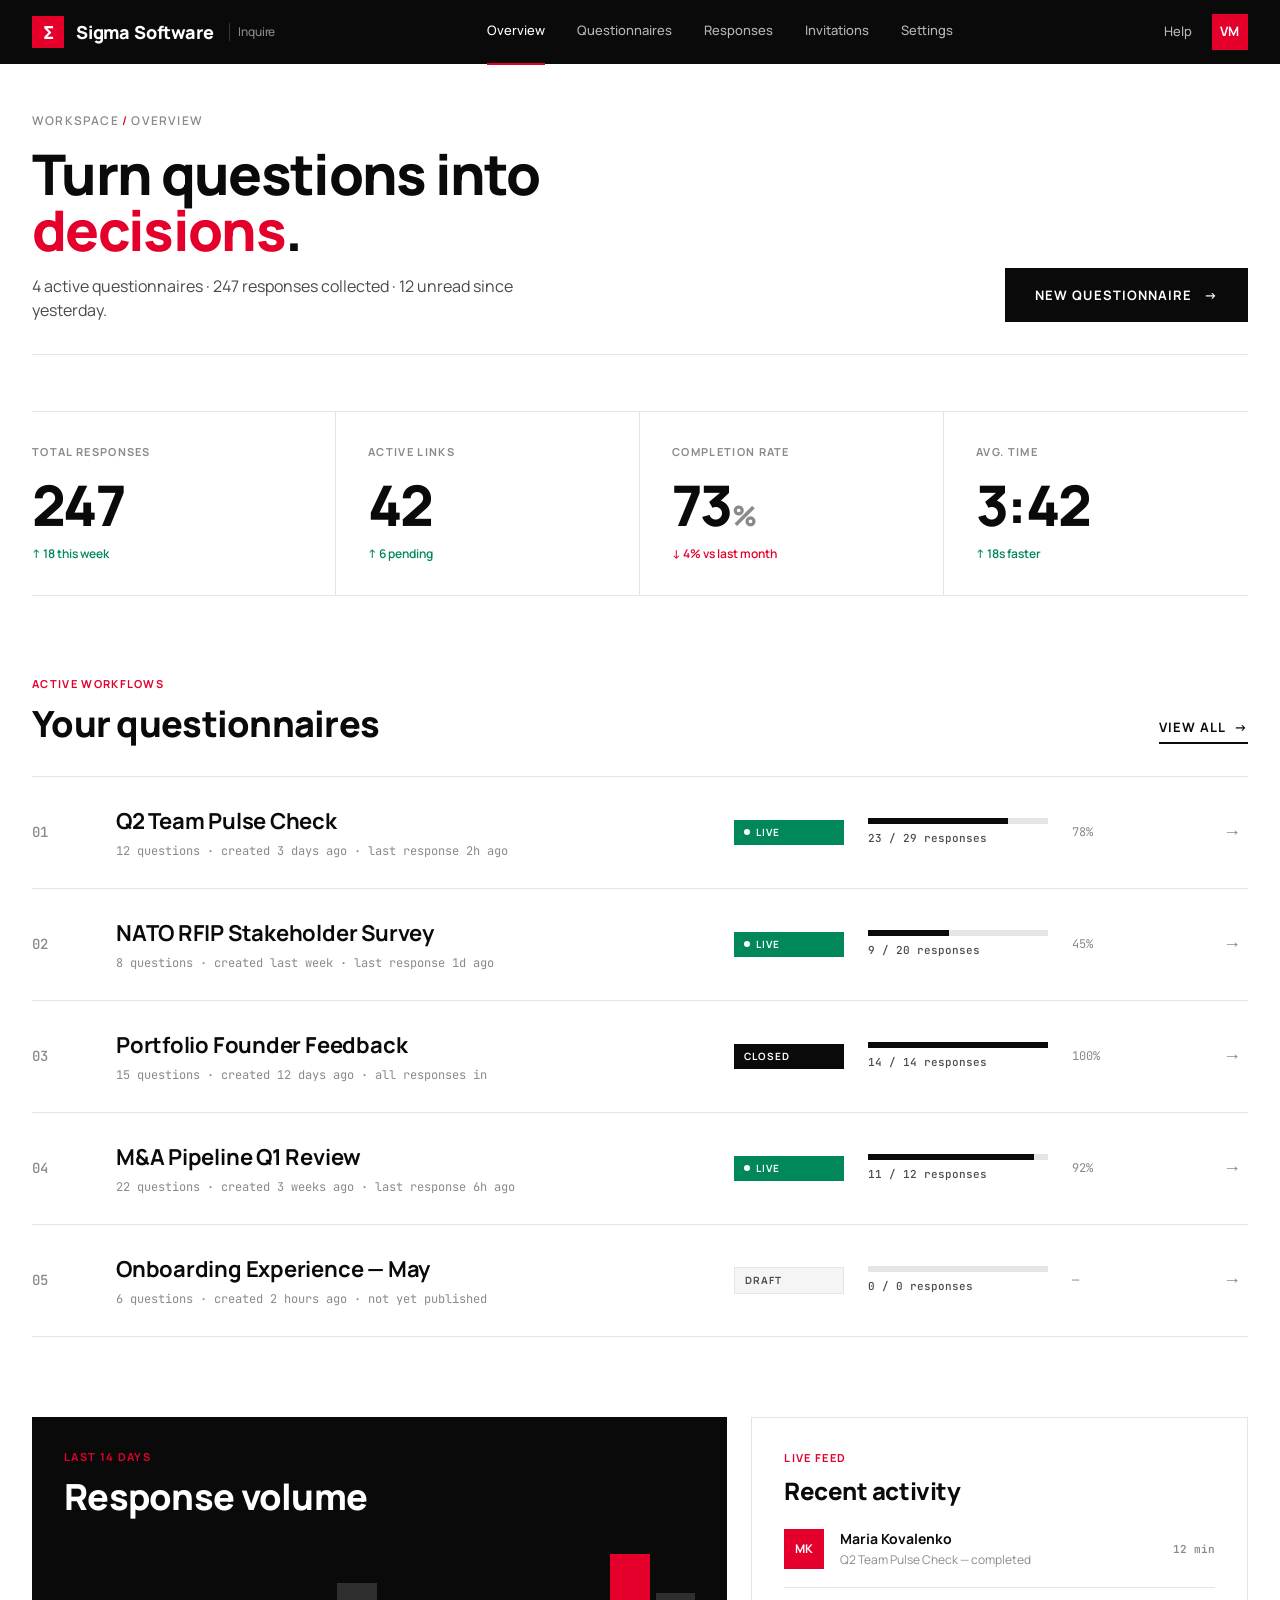
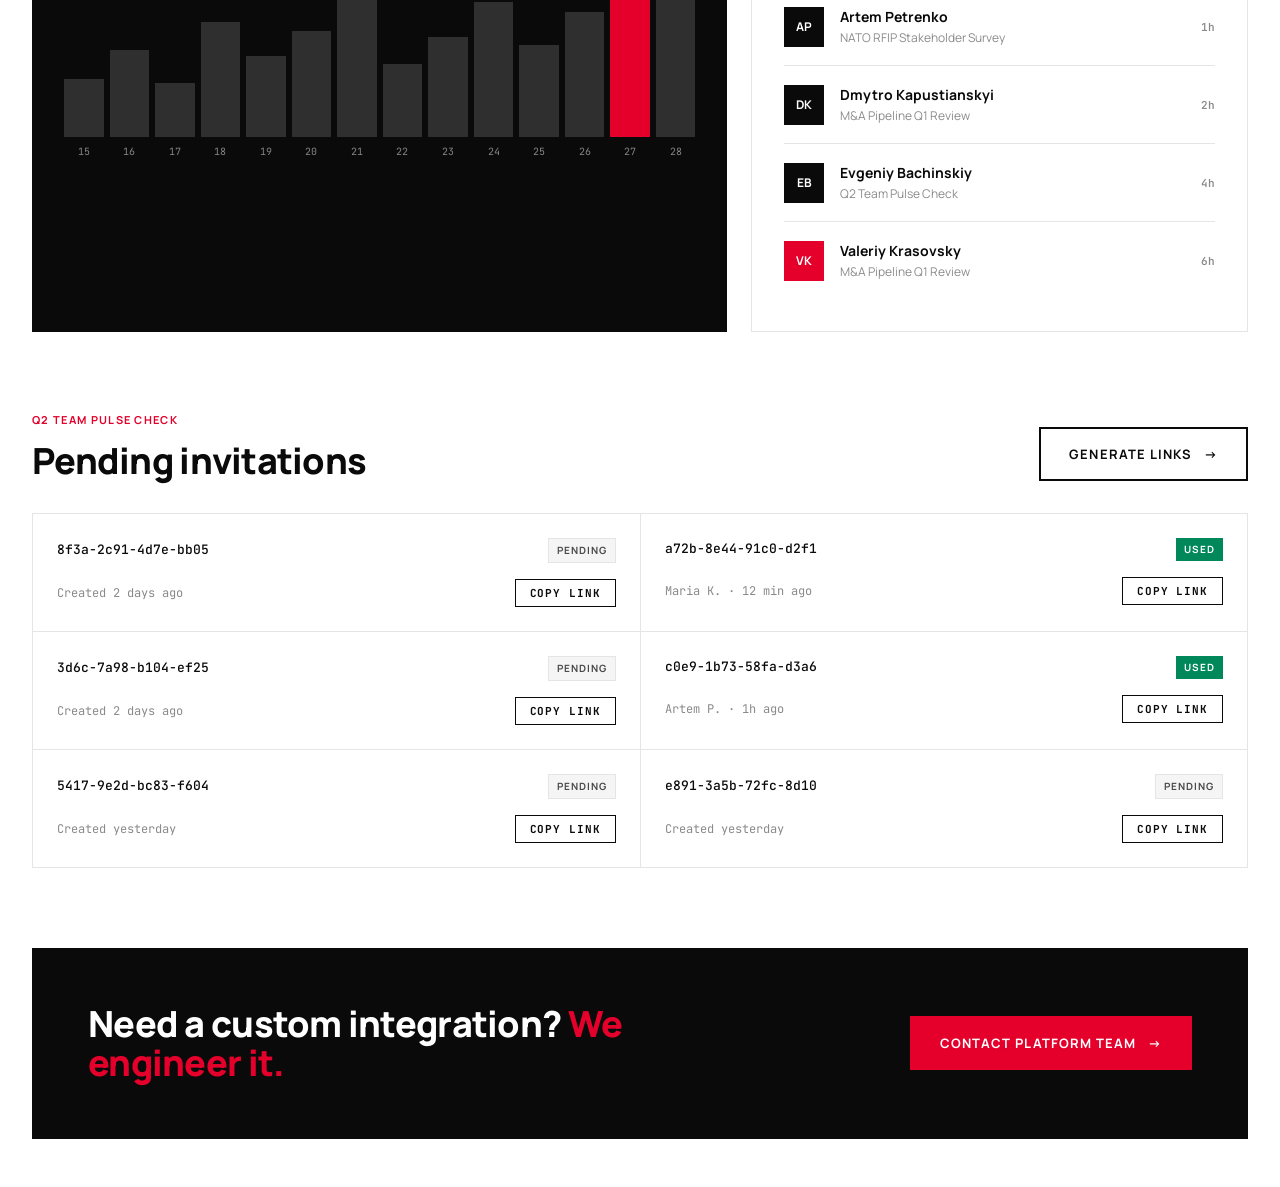
==== index.html @ caa1296d "Move site files to root for GitHub Pages" ====
<!DOCTYPE html>
<html lang="en">
<head>
<meta charset="UTF-8">
<meta name="viewport" content="width=device-width, initial-scale=1.0">
<title>Questionnaire Admin — Sigma Software</title>
<link rel="preconnect" href="https://fonts.googleapis.com">
<link rel="preconnect" href="https://fonts.gstatic.com" crossorigin>
<link href="https://fonts.googleapis.com/css2?family=Manrope:wght@400;500;600;700;800&family=JetBrains+Mono:wght@400;500&display=swap" rel="stylesheet">
<style>
  :root {
    --bg: #ffffff;
    --bg-alt: #f5f5f5;
    --bg-dark: #0a0a0a;
    --ink: #0a0a0a;
    --ink-soft: #4a4a4a;
    --ink-mute: #8a8a8a;
    --line: #e5e5e5;
    --line-soft: #efefef;
    --red: #e4002b;
    --red-dark: #c00024;
    --green: #00875a;
    --amber: #d97706;
  }

  * { box-sizing: border-box; margin: 0; padding: 0; }

  body {
    font-family: 'Manrope', sans-serif;
    background: var(--bg);
    color: var(--ink);
    font-size: 14px;
    line-height: 1.5;
    -webkit-font-smoothing: antialiased;
    min-height: 100vh;
  }

  .mono { font-family: 'JetBrains Mono', monospace; }

  /* Top bar */
  .topbar {
    background: var(--bg-dark);
    color: var(--bg);
    padding: 0 32px;
    height: 64px;
    display: flex;
    align-items: center;
    justify-content: space-between;
    position: sticky;
    top: 0;
    z-index: 10;
  }

  .logo {
    display: flex;
    align-items: center;
    gap: 12px;
    font-weight: 800;
    font-size: 18px;
    letter-spacing: -0.01em;
  }

  .logo-mark {
    width: 32px; height: 32px;
    background: var(--red);
    display: flex; align-items: center; justify-content: center;
    color: white;
    font-weight: 800;
    font-size: 18px;
  }

  .logo-text { color: white; }
  .logo-sub { color: var(--ink-mute); font-weight: 500; font-size: 12px; padding-left: 8px; border-left: 1px solid #333; margin-left: 4px; }

  .topbar-nav {
    display: flex;
    gap: 32px;
  }

  .topbar-link {
    color: rgba(255,255,255,0.7);
    text-decoration: none;
    font-size: 13px;
    font-weight: 500;
    transition: color 0.15s;
    cursor: pointer;
  }
  .topbar-link:hover, .topbar-link.active { color: white; }
  .topbar-link.active { border-bottom: 2px solid var(--red); padding-bottom: 22px; margin-bottom: -22px; }

  .topbar-right {
    display: flex;
    align-items: center;
    gap: 20px;
  }

  .avatar {
    width: 36px; height: 36px;
    background: var(--red);
    color: white;
    display: flex; align-items: center; justify-content: center;
    font-weight: 700;
    font-size: 13px;
  }

  /* Layout */
  .container { max-width: 1320px; margin: 0 auto; padding: 48px 32px; }

  /* Hero */
  .hero {
    margin-bottom: 56px;
    display: flex;
    justify-content: space-between;
    align-items: flex-end;
    padding-bottom: 32px;
    border-bottom: 1px solid var(--line);
  }

  .breadcrumb {
    font-size: 12px;
    color: var(--ink-mute);
    text-transform: uppercase;
    letter-spacing: 0.1em;
    font-weight: 600;
    margin-bottom: 16px;
  }

  .breadcrumb .red { color: var(--red); }

  .page-title {
    font-size: 56px;
    font-weight: 800;
    line-height: 1;
    letter-spacing: -0.03em;
    max-width: 720px;
  }

  .page-title .red { color: var(--red); }

  .page-subtitle {
    color: var(--ink-soft);
    font-size: 16px;
    margin-top: 16px;
    max-width: 520px;
    line-height: 1.5;
  }

  .btn {
    padding: 16px 28px;
    border: 2px solid var(--ink);
    background: var(--ink);
    color: white;
    font-family: inherit;
    font-size: 13px;
    font-weight: 700;
    text-transform: uppercase;
    letter-spacing: 0.08em;
    cursor: pointer;
    transition: all 0.2s;
    display: inline-flex;
    align-items: center;
    gap: 12px;
    white-space: nowrap;
  }

  .btn:hover { background: var(--red); border-color: var(--red); }
  .btn .arrow { transition: transform 0.2s; }
  .btn:hover .arrow { transform: translateX(4px); }

  .btn-outline { background: transparent; color: var(--ink); }
  .btn-outline:hover { background: var(--ink); color: white; border-color: var(--ink); }

  /* Stats */
  .stats {
    display: grid;
    grid-template-columns: repeat(4, 1fr);
    gap: 0;
    margin-bottom: 80px;
    border-top: 1px solid var(--line);
    border-bottom: 1px solid var(--line);
  }

  .stat {
    padding: 32px 32px 32px 0;
    border-right: 1px solid var(--line);
    position: relative;
  }
  .stat:last-child { border-right: none; }
  .stat:not(:first-child) { padding-left: 32px; }

  .stat-label {
    font-size: 11px;
    text-transform: uppercase;
    letter-spacing: 0.12em;
    color: var(--ink-mute);
    font-weight: 700;
    margin-bottom: 16px;
  }

  .stat-value {
    font-size: 56px;
    font-weight: 800;
    line-height: 1;
    letter-spacing: -0.03em;
  }

  .stat-value .pct { font-size: 28px; color: var(--ink-mute); }

  .stat-delta {
    font-size: 12px;
    margin-top: 12px;
    display: flex;
    align-items: center;
    gap: 6px;
    font-weight: 600;
  }
  .stat-delta.up { color: var(--green); }
  .stat-delta.down { color: var(--red); }

  /* Section */
  .section { margin-bottom: 80px; }

  .section-head {
    display: flex;
    align-items: flex-end;
    justify-content: space-between;
    margin-bottom: 32px;
  }

  .section-eyebrow {
    font-size: 11px;
    text-transform: uppercase;
    letter-spacing: 0.12em;
    color: var(--red);
    font-weight: 700;
    margin-bottom: 12px;
  }

  .section-title {
    font-size: 36px;
    font-weight: 800;
    letter-spacing: -0.02em;
    line-height: 1.1;
    max-width: 640px;
  }

  .section-link {
    font-size: 13px;
    color: var(--ink);
    text-decoration: none;
    font-weight: 700;
    text-transform: uppercase;
    letter-spacing: 0.08em;
    display: inline-flex;
    align-items: center;
    gap: 8px;
    border-bottom: 2px solid var(--ink);
    padding-bottom: 4px;
    transition: all 0.2s;
  }
  .section-link:hover { color: var(--red); border-color: var(--red); }

  /* Questionnaire list */
  .q-list {
    border-top: 1px solid var(--line);
  }

  .q-item {
    display: grid;
    grid-template-columns: 60px 1fr 110px 180px 120px 32px;
    gap: 24px;
    padding: 28px 0;
    border-bottom: 1px solid var(--line);
    align-items: center;
    transition: all 0.2s;
    cursor: pointer;
  }

  .q-item:hover { padding-left: 12px; padding-right: 12px; background: var(--bg-alt); }
  .q-item:hover .q-num { color: var(--red); }

  .q-num {
    font-family: 'JetBrains Mono', monospace;
    font-size: 14px;
    color: var(--ink-mute);
    font-weight: 500;
    transition: color 0.2s;
  }

  .q-name {
    font-size: 22px;
    font-weight: 700;
    margin-bottom: 4px;
    letter-spacing: -0.01em;
  }

  .q-meta {
    font-size: 12px;
    color: var(--ink-mute);
    font-family: 'JetBrains Mono', monospace;
  }

  .badge {
    display: inline-flex;
    padding: 5px 10px;
    font-size: 10px;
    font-weight: 700;
    text-transform: uppercase;
    letter-spacing: 0.1em;
    align-items: center;
    gap: 6px;
  }
  .badge.live { background: var(--green); color: white; }
  .badge.draft { background: var(--bg-alt); color: var(--ink-soft); border: 1px solid var(--line); }
  .badge.closed { background: var(--ink); color: white; }
  .badge .dot { width: 6px; height: 6px; border-radius: 50%; background: currentColor; }

  /* Progress */
  .progress {
    display: flex;
    flex-direction: column;
    gap: 6px;
  }

  .progress-bar {
    height: 6px;
    background: var(--line);
    overflow: hidden;
    position: relative;
  }
  .progress-fill {
    height: 100%;
    background: var(--ink);
    transition: width 0.4s cubic-bezier(0.4, 0, 0.2, 1);
  }
  .q-item:hover .progress-fill { background: var(--red); }
  .progress-text {
    font-family: 'JetBrains Mono', monospace;
    font-size: 11px;
    color: var(--ink-soft);
    font-weight: 500;
  }

  .icon-btn {
    width: 32px; height: 32px;
    border: none; background: transparent;
    color: var(--ink-mute);
    cursor: pointer;
    display: flex; align-items: center; justify-content: center;
    transition: all 0.15s;
    font-size: 18px;
  }
  .icon-btn:hover { background: var(--ink); color: white; }

  /* Two column */
  .two-col {
    display: grid;
    grid-template-columns: 1.4fr 1fr;
    gap: 24px;
    margin-bottom: 80px;
  }

  .panel {
    background: var(--bg);
    border: 1px solid var(--line);
    padding: 32px;
  }

  .panel-dark {
    background: var(--bg-dark);
    color: white;
    border: none;
  }
  .panel-dark .section-title { color: white; }
  .panel-dark .section-eyebrow { color: var(--red); }

  /* Chart */
  .chart-area {
    margin-top: 28px;
    height: 220px;
    position: relative;
    display: flex;
    align-items: flex-end;
    gap: 6px;
    padding-bottom: 28px;
  }

  .chart-bar {
    flex: 1;
    background: rgba(255,255,255,0.15);
    position: relative;
    min-height: 4px;
    transition: all 0.4s cubic-bezier(0.4, 0, 0.2, 1);
    cursor: pointer;
  }
  .chart-bar:hover { background: var(--red); }
  .chart-bar.peak { background: var(--red); }

  .chart-label {
    position: absolute;
    bottom: -22px;
    left: 50%;
    transform: translateX(-50%);
    font-size: 10px;
    color: rgba(255,255,255,0.5);
    font-family: 'JetBrains Mono', monospace;
  }

  /* Recent responses */
  .response-item {
    display: flex;
    gap: 16px;
    padding: 18px 0;
    border-bottom: 1px solid var(--line);
    align-items: center;
  }
  .response-item:last-child { border-bottom: none; }
  .response-item:first-child { padding-top: 0; }

  .resp-avatar {
    width: 40px; height: 40px;
    background: var(--ink);
    color: white;
    display: flex; align-items: center; justify-content: center;
    font-weight: 700; font-size: 12px;
    flex-shrink: 0;
  }
  .resp-avatar.red { background: var(--red); }

  .resp-info { flex: 1; min-width: 0; }
  .resp-name { font-weight: 700; font-size: 14px; margin-bottom: 2px; }
  .resp-detail { color: var(--ink-mute); font-size: 12px; }
  .resp-time { font-size: 11px; color: var(--ink-mute); font-family: 'JetBrains Mono', monospace; font-weight: 600; }

  /* Invitations */
  .invite-grid {
    display: grid;
    grid-template-columns: repeat(2, 1fr);
    gap: 0;
    border-top: 1px solid var(--line);
    border-left: 1px solid var(--line);
  }

  .invite-card {
    border-right: 1px solid var(--line);
    border-bottom: 1px solid var(--line);
    padding: 24px;
    display: flex;
    flex-direction: column;
    gap: 16px;
    background: var(--bg);
    transition: all 0.2s;
  }

  .invite-card:hover { background: var(--bg-alt); }

  .invite-header {
    display: flex;
    justify-content: space-between;
    align-items: center;
  }

  .invite-token {
    font-family: 'JetBrains Mono', monospace;
    font-size: 13px;
    color: var(--ink);
    font-weight: 500;
  }

  .invite-status {
    font-size: 10px;
    text-transform: uppercase;
    letter-spacing: 0.1em;
    font-weight: 700;
    padding: 4px 8px;
  }
  .invite-status.pending { background: var(--bg-alt); color: var(--ink-soft); border: 1px solid var(--line); }
  .invite-status.used { background: var(--green); color: white; }

  .invite-meta {
    display: flex;
    justify-content: space-between;
    align-items: center;
    font-size: 12px;
    color: var(--ink-mute);
    font-family: 'JetBrains Mono', monospace;
  }

  .copy-btn {
    background: transparent;
    border: 1px solid var(--ink);
    padding: 6px 14px;
    font-size: 11px;
    cursor: pointer;
    color: var(--ink);
    font-family: inherit;
    font-weight: 700;
    text-transform: uppercase;
    letter-spacing: 0.08em;
    transition: all 0.2s;
  }
  .copy-btn:hover { background: var(--ink); color: white; }

  /* Footer banner */
  .footer-cta {
    background: var(--bg-dark);
    color: white;
    padding: 56px;
    margin-top: 80px;
    display: flex;
    justify-content: space-between;
    align-items: center;
    gap: 32px;
  }

  .footer-cta-title {
    font-size: 36px;
    font-weight: 800;
    letter-spacing: -0.02em;
    line-height: 1.1;
    max-width: 600px;
  }

  .footer-cta-title .red { color: var(--red); }

  .btn-red {
    background: var(--red);
    border-color: var(--red);
  }
  .btn-red:hover { background: var(--red-dark); border-color: var(--red-dark); }

  /* Animations */
  @keyframes fadeUp {
    from { opacity: 0; transform: translateY(16px); }
    to { opacity: 1; transform: translateY(0); }
  }

  .stat, .q-item, .panel, .invite-card { animation: fadeUp 0.5s cubic-bezier(0.4, 0, 0.2, 1) backwards; }
  .stat:nth-child(1) { animation-delay: 0.05s; }
  .stat:nth-child(2) { animation-delay: 0.10s; }
  .stat:nth-child(3) { animation-delay: 0.15s; }
  .stat:nth-child(4) { animation-delay: 0.20s; }
  .q-item:nth-child(1) { animation-delay: 0.25s; }
  .q-item:nth-child(2) { animation-delay: 0.30s; }
  .q-item:nth-child(3) { animation-delay: 0.35s; }
  .q-item:nth-child(4) { animation-delay: 0.40s; }
  .q-item:nth-child(5) { animation-delay: 0.45s; }

  @media (max-width: 1024px) {
    .topbar-nav { display: none; }
    .container { padding: 32px 20px; }
    .stats { grid-template-columns: repeat(2, 1fr); }
    .stat { border-right: none; border-bottom: 1px solid var(--line); padding: 24px 0 !important; }
    .two-col { grid-template-columns: 1fr; }
    .invite-grid { grid-template-columns: 1fr; }
    .page-title { font-size: 36px; }
    .section-title { font-size: 24px; }
    .footer-cta { flex-direction: column; align-items: flex-start; padding: 32px; }
    .footer-cta-title { font-size: 24px; }
    .q-item { grid-template-columns: 30px 1fr auto; gap: 12px; padding: 20px 0; }
    .q-item > :nth-child(3), .q-item > :nth-child(4), .q-item > :nth-child(5) { display: none; }
    .hero { flex-direction: column; align-items: flex-start; gap: 24px; }
  }
</style>
</head>
<body>

<!-- Top bar -->
<header class="topbar">
  <div class="logo">
    <div class="logo-mark">Σ</div>
    <span class="logo-text">Sigma Software</span>
    <span class="logo-sub">Inquire</span>
  </div>

  <nav class="topbar-nav">
    <a class="topbar-link active">Overview</a>
    <a class="topbar-link">Questionnaires</a>
    <a class="topbar-link">Responses</a>
    <a class="topbar-link">Invitations</a>
    <a class="topbar-link">Settings</a>
  </nav>

  <div class="topbar-right">
    <a class="topbar-link">Help</a>
    <div class="avatar">VM</div>
  </div>
</header>

<div class="container">

  <!-- Hero -->
  <section class="hero">
    <div>
      <div class="breadcrumb">Workspace <span class="red">/</span> Overview</div>
      <h1 class="page-title">Turn questions into <span class="red">decisions</span>.</h1>
      <p class="page-subtitle">4 active questionnaires · 247 responses collected · 12 unread since yesterday.</p>
    </div>
    <button class="btn">New questionnaire <span class="arrow">→</span></button>
  </section>

  <!-- Stats -->
  <div class="stats">
    <div class="stat">
      <div class="stat-label">Total responses</div>
      <div class="stat-value">247</div>
      <div class="stat-delta up">↑ 18 this week</div>
    </div>
    <div class="stat">
      <div class="stat-label">Active links</div>
      <div class="stat-value">42</div>
      <div class="stat-delta up">↑ 6 pending</div>
    </div>
    <div class="stat">
      <div class="stat-label">Completion rate</div>
      <div class="stat-value">73<span class="pct">%</span></div>
      <div class="stat-delta down">↓ 4% vs last month</div>
    </div>
    <div class="stat">
      <div class="stat-label">Avg. time</div>
      <div class="stat-value">3:42</div>
      <div class="stat-delta up">↑ 18s faster</div>
    </div>
  </div>

  <!-- Questionnaires -->
  <section class="section">
    <div class="section-head">
      <div>
        <div class="section-eyebrow">Active workflows</div>
        <h2 class="section-title">Your questionnaires</h2>
      </div>
      <a class="section-link">View all <span>→</span></a>
    </div>

    <div class="q-list">
      <div class="q-item">
        <div class="q-num">01</div>
        <div>
          <div class="q-name">Q2 Team Pulse Check</div>
          <div class="q-meta">12 questions · created 3 days ago · last response 2h ago</div>
        </div>
        <span class="badge live"><span class="dot"></span>Live</span>
        <div class="progress">
          <div class="progress-bar"><div class="progress-fill" style="width: 78%;"></div></div>
          <span class="progress-text">23 / 29 responses</span>
        </div>
        <div class="q-meta">78%</div>
        <button class="icon-btn">→</button>
      </div>

      <div class="q-item">
        <div class="q-num">02</div>
        <div>
          <div class="q-name">NATO RFIP Stakeholder Survey</div>
          <div class="q-meta">8 questions · created last week · last response 1d ago</div>
        </div>
        <span class="badge live"><span class="dot"></span>Live</span>
        <div class="progress">
          <div class="progress-bar"><div class="progress-fill" style="width: 45%;"></div></div>
          <span class="progress-text">9 / 20 responses</span>
        </div>
        <div class="q-meta">45%</div>
        <button class="icon-btn">→</button>
      </div>

      <div class="q-item">
        <div class="q-num">03</div>
        <div>
          <div class="q-name">Portfolio Founder Feedback</div>
          <div class="q-meta">15 questions · created 12 days ago · all responses in</div>
        </div>
        <span class="badge closed">Closed</span>
        <div class="progress">
          <div class="progress-bar"><div class="progress-fill" style="width: 100%;"></div></div>
          <span class="progress-text">14 / 14 responses</span>
        </div>
        <div class="q-meta">100%</div>
        <button class="icon-btn">→</button>
      </div>

      <div class="q-item">
        <div class="q-num">04</div>
        <div>
          <div class="q-name">M&A Pipeline Q1 Review</div>
          <div class="q-meta">22 questions · created 3 weeks ago · last response 6h ago</div>
        </div>
        <span class="badge live"><span class="dot"></span>Live</span>
        <div class="progress">
          <div class="progress-bar"><div class="progress-fill" style="width: 92%;"></div></div>
          <span class="progress-text">11 / 12 responses</span>
        </div>
        <div class="q-meta">92%</div>
        <button class="icon-btn">→</button>
      </div>

      <div class="q-item">
        <div class="q-num">05</div>
        <div>
          <div class="q-name">Onboarding Experience — May</div>
          <div class="q-meta">6 questions · created 2 hours ago · not yet published</div>
        </div>
        <span class="badge draft">Draft</span>
        <div class="progress">
          <div class="progress-bar"><div class="progress-fill" style="width: 0%;"></div></div>
          <span class="progress-text">0 / 0 responses</span>
        </div>
        <div class="q-meta">—</div>
        <button class="icon-btn">→</button>
      </div>
    </div>
  </section>

  <!-- Two column: Chart + Recent -->
  <div class="two-col">
    <div class="panel panel-dark">
      <div class="section-eyebrow">Last 14 days</div>
      <h2 class="section-title">Response volume</h2>
      <div class="chart-area">
        <div class="chart-bar" style="height: 30%;"><span class="chart-label">15</span></div>
        <div class="chart-bar" style="height: 45%;"><span class="chart-label">16</span></div>
        <div class="chart-bar" style="height: 28%;"><span class="chart-label">17</span></div>
        <div class="chart-bar" style="height: 60%;"><span class="chart-label">18</span></div>
        <div class="chart-bar" style="height: 42%;"><span class="chart-label">19</span></div>
        <div class="chart-bar" style="height: 55%;"><span class="chart-label">20</span></div>
        <div class="chart-bar" style="height: 80%;"><span class="chart-label">21</span></div>
        <div class="chart-bar" style="height: 38%;"><span class="chart-label">22</span></div>
        <div class="chart-bar" style="height: 52%;"><span class="chart-label">23</span></div>
        <div class="chart-bar" style="height: 70%;"><span class="chart-label">24</span></div>
        <div class="chart-bar" style="height: 48%;"><span class="chart-label">25</span></div>
        <div class="chart-bar" style="height: 65%;"><span class="chart-label">26</span></div>
        <div class="chart-bar peak" style="height: 95%;"><span class="chart-label">27</span></div>
        <div class="chart-bar" style="height: 75%;"><span class="chart-label">28</span></div>
      </div>
    </div>

    <div class="panel">
      <div class="section-eyebrow">Live feed</div>
      <h2 class="section-title" style="font-size:24px;">Recent activity</h2>
      <div style="margin-top: 24px;">
        <div class="response-item">
          <div class="resp-avatar red">MK</div>
          <div class="resp-info">
            <div class="resp-name">Maria Kovalenko</div>
            <div class="resp-detail">Q2 Team Pulse Check — completed</div>
          </div>
          <div class="resp-time">12 min</div>
        </div>

        <div class="response-item">
          <div class="resp-avatar">AP</div>
          <div class="resp-info">
            <div class="resp-name">Artem Petrenko</div>
            <div class="resp-detail">NATO RFIP Stakeholder Survey</div>
          </div>
          <div class="resp-time">1h</div>
        </div>

        <div class="response-item">
          <div class="resp-avatar">DK</div>
          <div class="resp-info">
            <div class="resp-name">Dmytro Kapustianskyi</div>
            <div class="resp-detail">M&A Pipeline Q1 Review</div>
          </div>
          <div class="resp-time">2h</div>
        </div>

        <div class="response-item">
          <div class="resp-avatar">EB</div>
          <div class="resp-info">
            <div class="resp-name">Evgeniy Bachinskiy</div>
            <div class="resp-detail">Q2 Team Pulse Check</div>
          </div>
          <div class="resp-time">4h</div>
        </div>

        <div class="response-item">
          <div class="resp-avatar red">VK</div>
          <div class="resp-info">
            <div class="resp-name">Valeriy Krasovsky</div>
            <div class="resp-detail">M&A Pipeline Q1 Review</div>
          </div>
          <div class="resp-time">6h</div>
        </div>
      </div>
    </div>
  </div>

  <!-- Invitations -->
  <section class="section">
    <div class="section-head">
      <div>
        <div class="section-eyebrow">Q2 Team Pulse Check</div>
        <h2 class="section-title">Pending invitations</h2>
      </div>
      <button class="btn btn-outline">Generate links <span class="arrow">→</span></button>
    </div>

    <div class="invite-grid">
      <div class="invite-card">
        <div class="invite-header">
          <span class="invite-token">8f3a-2c91-4d7e-bb05</span>
          <span class="invite-status pending">Pending</span>
        </div>
        <div class="invite-meta">
          <span>Created 2 days ago</span>
          <button class="copy-btn">Copy link</button>
        </div>
      </div>

      <div class="invite-card">
        <div class="invite-header">
          <span class="invite-token">a72b-8e44-91c0-d2f1</span>
          <span class="invite-status used">Used</span>
        </div>
        <div class="invite-meta">
          <span>Maria K. · 12 min ago</span>
          <button class="copy-btn">Copy link</button>
        </div>
      </div>

      <div class="invite-card">
        <div class="invite-header">
          <span class="invite-token">3d6c-7a98-b104-ef25</span>
          <span class="invite-status pending">Pending</span>
        </div>
        <div class="invite-meta">
          <span>Created 2 days ago</span>
          <button class="copy-btn">Copy link</button>
        </div>
      </div>

      <div class="invite-card">
        <div class="invite-header">
          <span class="invite-token">c0e9-1b73-58fa-d3a6</span>
          <span class="invite-status used">Used</span>
        </div>
        <div class="invite-meta">
          <span>Artem P. · 1h ago</span>
          <button class="copy-btn">Copy link</button>
        </div>
      </div>

      <div class="invite-card">
        <div class="invite-header">
          <span class="invite-token">5417-9e2d-bc83-f604</span>
          <span class="invite-status pending">Pending</span>
        </div>
        <div class="invite-meta">
          <span>Created yesterday</span>
          <button class="copy-btn">Copy link</button>
        </div>
      </div>

      <div class="invite-card">
        <div class="invite-header">
          <span class="invite-token">e891-3a5b-72fc-8d10</span>
          <span class="invite-status pending">Pending</span>
        </div>
        <div class="invite-meta">
          <span>Created yesterday</span>
          <button class="copy-btn">Copy link</button>
        </div>
      </div>
    </div>
  </section>

  <!-- Footer CTA -->
  <div class="footer-cta">
    <h3 class="footer-cta-title">Need a custom integration? <span class="red">We engineer it.</span></h3>
    <button class="btn btn-red">Contact platform team <span class="arrow">→</span></button>
  </div>

</div>

<script>
  document.querySelectorAll('.copy-btn').forEach(btn => {
    btn.addEventListener('click', e => {
      e.stopPropagation();
      const original = btn.textContent;
      btn.textContent = '✓ Copied';
      btn.style.background = 'var(--green)';
      btn.style.color = 'white';
      btn.style.borderColor = 'var(--green)';
      setTimeout(() => {
        btn.textContent = original;
        btn.style.background = '';
        btn.style.color = '';
        btn.style.borderColor = '';
      }, 1400);
    });
  });

  document.querySelectorAll('.topbar-link').forEach(item => {
    item.addEventListener('click', () => {
      document.querySelectorAll('.topbar-link').forEach(i => i.classList.remove('active'));
      item.classList.add('active');
    });
  });
</script>

</body>
</html>
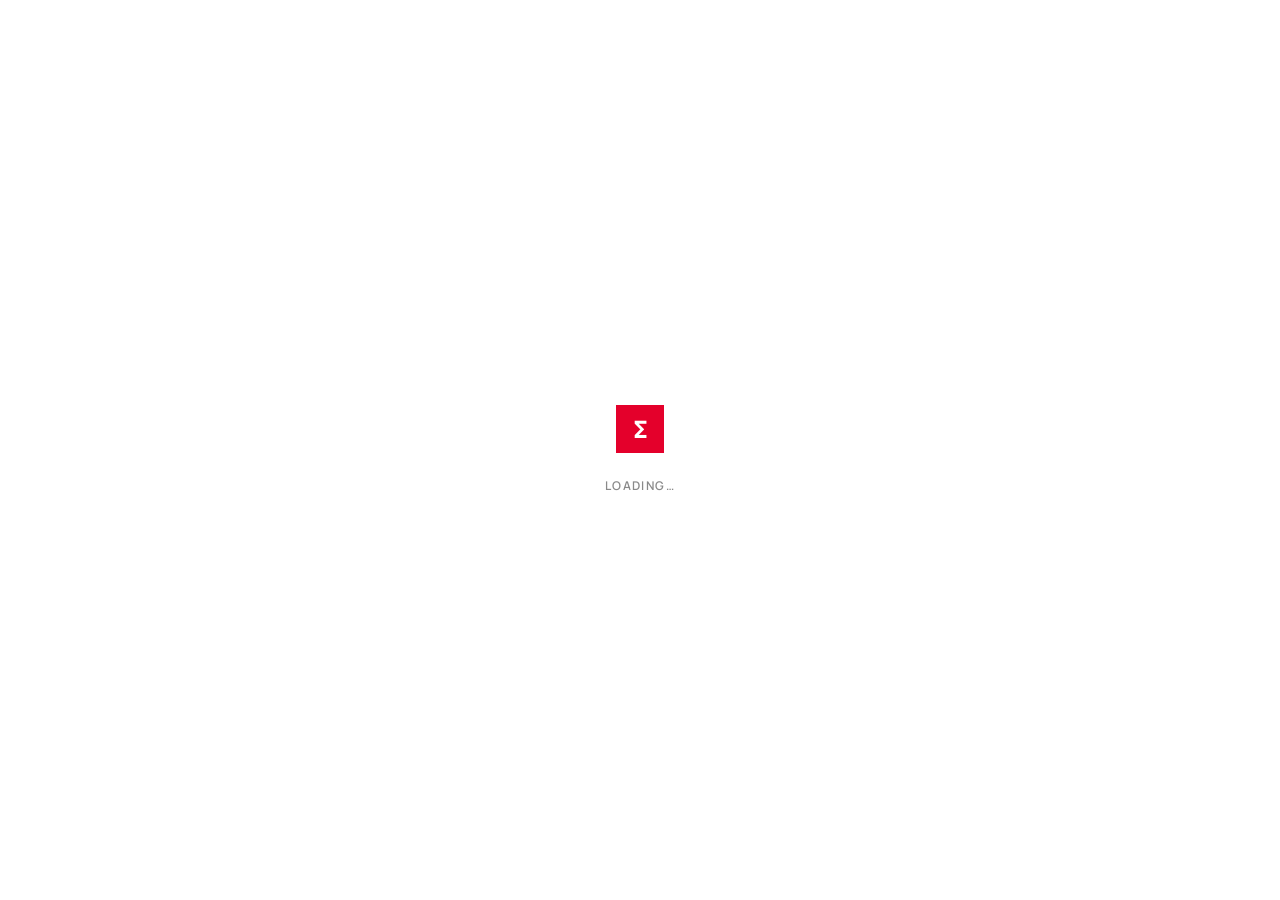
==== commit 09947d90: "Slice 1: real auth, modular structure, data-driven dashboard" ====
--- a/index.html
+++ b/index.html
@@ -1,903 +1,40 @@
 <!DOCTYPE html>
 <html lang="en">
 <head>
-<meta charset="UTF-8">
-<meta name="viewport" content="width=device-width, initial-scale=1.0">
-<title>Questionnaire Admin — Sigma Software</title>
-<link rel="preconnect" href="https://fonts.googleapis.com">
-<link rel="preconnect" href="https://fonts.gstatic.com" crossorigin>
-<link href="https://fonts.googleapis.com/css2?family=Manrope:wght@400;500;600;700;800&family=JetBrains+Mono:wght@400;500&display=swap" rel="stylesheet">
-<style>
-  :root {
-    --bg: #ffffff;
-    --bg-alt: #f5f5f5;
-    --bg-dark: #0a0a0a;
-    --ink: #0a0a0a;
-    --ink-soft: #4a4a4a;
-    --ink-mute: #8a8a8a;
-    --line: #e5e5e5;
-    --line-soft: #efefef;
-    --red: #e4002b;
-    --red-dark: #c00024;
-    --green: #00875a;
-    --amber: #d97706;
-  }
+  <meta charset="UTF-8">
+  <meta name="viewport" content="width=device-width, initial-scale=1.0">
+  <title>Inquire — Sigma Software</title>
+  <meta name="description" content="Questionnaire platform for Sigma Software.">
 
-  * { box-sizing: border-box; margin: 0; padding: 0; }
+  <!-- Fonts -->
+  <link rel="preconnect" href="https://fonts.googleapis.com">
+  <link rel="preconnect" href="https://fonts.gstatic.com" crossorigin>
+  <link href="https://fonts.googleapis.com/css2?family=Manrope:wght@400;500;600;700;800&family=JetBrains+Mono:wght@400;500&display=swap" rel="stylesheet">
 
-  body {
-    font-family: 'Manrope', sans-serif;
-    background: var(--bg);
-    color: var(--ink);
-    font-size: 14px;
-    line-height: 1.5;
-    -webkit-font-smoothing: antialiased;
-    min-height: 100vh;
-  }
-
-  .mono { font-family: 'JetBrains Mono', monospace; }
-
-  /* Top bar */
-  .topbar {
-    background: var(--bg-dark);
-    color: var(--bg);
-    padding: 0 32px;
-    height: 64px;
-    display: flex;
-    align-items: center;
-    justify-content: space-between;
-    position: sticky;
-    top: 0;
-    z-index: 10;
-  }
-
-  .logo {
-    display: flex;
-    align-items: center;
-    gap: 12px;
-    font-weight: 800;
-    font-size: 18px;
-    letter-spacing: -0.01em;
-  }
-
-  .logo-mark {
-    width: 32px; height: 32px;
-    background: var(--red);
-    display: flex; align-items: center; justify-content: center;
-    color: white;
-    font-weight: 800;
-    font-size: 18px;
-  }
-
-  .logo-text { color: white; }
-  .logo-sub { color: var(--ink-mute); font-weight: 500; font-size: 12px; padding-left: 8px; border-left: 1px solid #333; margin-left: 4px; }
-
-  .topbar-nav {
-    display: flex;
-    gap: 32px;
-  }
-
-  .topbar-link {
-    color: rgba(255,255,255,0.7);
-    text-decoration: none;
-    font-size: 13px;
-    font-weight: 500;
-    transition: color 0.15s;
-    cursor: pointer;
-  }
-  .topbar-link:hover, .topbar-link.active { color: white; }
-  .topbar-link.active { border-bottom: 2px solid var(--red); padding-bottom: 22px; margin-bottom: -22px; }
-
-  .topbar-right {
-    display: flex;
-    align-items: center;
-    gap: 20px;
-  }
-
-  .avatar {
-    width: 36px; height: 36px;
-    background: var(--red);
-    color: white;
-    display: flex; align-items: center; justify-content: center;
-    font-weight: 700;
-    font-size: 13px;
-  }
-
-  /* Layout */
-  .container { max-width: 1320px; margin: 0 auto; padding: 48px 32px; }
-
-  /* Hero */
-  .hero {
-    margin-bottom: 56px;
-    display: flex;
-    justify-content: space-between;
-    align-items: flex-end;
-    padding-bottom: 32px;
-    border-bottom: 1px solid var(--line);
-  }
-
-  .breadcrumb {
-    font-size: 12px;
-    color: var(--ink-mute);
-    text-transform: uppercase;
-    letter-spacing: 0.1em;
-    font-weight: 600;
-    margin-bottom: 16px;
-  }
-
-  .breadcrumb .red { color: var(--red); }
-
-  .page-title {
-    font-size: 56px;
-    font-weight: 800;
-    line-height: 1;
-    letter-spacing: -0.03em;
-    max-width: 720px;
-  }
-
-  .page-title .red { color: var(--red); }
-
-  .page-subtitle {
-    color: var(--ink-soft);
-    font-size: 16px;
-    margin-top: 16px;
-    max-width: 520px;
-    line-height: 1.5;
-  }
-
-  .btn {
-    padding: 16px 28px;
-    border: 2px solid var(--ink);
-    background: var(--ink);
-    color: white;
-    font-family: inherit;
-    font-size: 13px;
-    font-weight: 700;
-    text-transform: uppercase;
-    letter-spacing: 0.08em;
-    cursor: pointer;
-    transition: all 0.2s;
-    display: inline-flex;
-    align-items: center;
-    gap: 12px;
-    white-space: nowrap;
-  }
-
-  .btn:hover { background: var(--red); border-color: var(--red); }
-  .btn .arrow { transition: transform 0.2s; }
-  .btn:hover .arrow { transform: translateX(4px); }
-
-  .btn-outline { background: transparent; color: var(--ink); }
-  .btn-outline:hover { background: var(--ink); color: white; border-color: var(--ink); }
-
-  /* Stats */
-  .stats {
-    display: grid;
-    grid-template-columns: repeat(4, 1fr);
-    gap: 0;
-    margin-bottom: 80px;
-    border-top: 1px solid var(--line);
-    border-bottom: 1px solid var(--line);
-  }
-
-  .stat {
-    padding: 32px 32px 32px 0;
-    border-right: 1px solid var(--line);
-    position: relative;
-  }
-  .stat:last-child { border-right: none; }
-  .stat:not(:first-child) { padding-left: 32px; }
-
-  .stat-label {
-    font-size: 11px;
-    text-transform: uppercase;
-    letter-spacing: 0.12em;
-    color: var(--ink-mute);
-    font-weight: 700;
-    margin-bottom: 16px;
-  }
-
-  .stat-value {
-    font-size: 56px;
-    font-weight: 800;
-    line-height: 1;
-    letter-spacing: -0.03em;
-  }
-
-  .stat-value .pct { font-size: 28px; color: var(--ink-mute); }
-
-  .stat-delta {
-    font-size: 12px;
-    margin-top: 12px;
-    display: flex;
-    align-items: center;
-    gap: 6px;
-    font-weight: 600;
-  }
-  .stat-delta.up { color: var(--green); }
-  .stat-delta.down { color: var(--red); }
-
-  /* Section */
-  .section { margin-bottom: 80px; }
-
-  .section-head {
-    display: flex;
-    align-items: flex-end;
-    justify-content: space-between;
-    margin-bottom: 32px;
-  }
-
-  .section-eyebrow {
-    font-size: 11px;
-    text-transform: uppercase;
-    letter-spacing: 0.12em;
-    color: var(--red);
-    font-weight: 700;
-    margin-bottom: 12px;
-  }
-
-  .section-title {
-    font-size: 36px;
-    font-weight: 800;
-    letter-spacing: -0.02em;
-    line-height: 1.1;
-    max-width: 640px;
-  }
-
-  .section-link {
-    font-size: 13px;
-    color: var(--ink);
-    text-decoration: none;
-    font-weight: 700;
-    text-transform: uppercase;
-    letter-spacing: 0.08em;
-    display: inline-flex;
-    align-items: center;
-    gap: 8px;
-    border-bottom: 2px solid var(--ink);
-    padding-bottom: 4px;
-    transition: all 0.2s;
-  }
-  .section-link:hover { color: var(--red); border-color: var(--red); }
-
-  /* Questionnaire list */
-  .q-list {
-    border-top: 1px solid var(--line);
-  }
-
-  .q-item {
-    display: grid;
-    grid-template-columns: 60px 1fr 110px 180px 120px 32px;
-    gap: 24px;
-    padding: 28px 0;
-    border-bottom: 1px solid var(--line);
-    align-items: center;
-    transition: all 0.2s;
-    cursor: pointer;
-  }
-
-  .q-item:hover { padding-left: 12px; padding-right: 12px; background: var(--bg-alt); }
-  .q-item:hover .q-num { color: var(--red); }
-
-  .q-num {
-    font-family: 'JetBrains Mono', monospace;
-    font-size: 14px;
-    color: var(--ink-mute);
-    font-weight: 500;
-    transition: color 0.2s;
-  }
-
-  .q-name {
-    font-size: 22px;
-    font-weight: 700;
-    margin-bottom: 4px;
-    letter-spacing: -0.01em;
-  }
-
-  .q-meta {
-    font-size: 12px;
-    color: var(--ink-mute);
-    font-family: 'JetBrains Mono', monospace;
-  }
-
-  .badge {
-    display: inline-flex;
-    padding: 5px 10px;
-    font-size: 10px;
-    font-weight: 700;
-    text-transform: uppercase;
-    letter-spacing: 0.1em;
-    align-items: center;
-    gap: 6px;
-  }
-  .badge.live { background: var(--green); color: white; }
-  .badge.draft { background: var(--bg-alt); color: var(--ink-soft); border: 1px solid var(--line); }
-  .badge.closed { background: var(--ink); color: white; }
-  .badge .dot { width: 6px; height: 6px; border-radius: 50%; background: currentColor; }
-
-  /* Progress */
-  .progress {
-    display: flex;
-    flex-direction: column;
-    gap: 6px;
-  }
-
-  .progress-bar {
-    height: 6px;
-    background: var(--line);
-    overflow: hidden;
-    position: relative;
-  }
-  .progress-fill {
-    height: 100%;
-    background: var(--ink);
-    transition: width 0.4s cubic-bezier(0.4, 0, 0.2, 1);
-  }
-  .q-item:hover .progress-fill { background: var(--red); }
-  .progress-text {
-    font-family: 'JetBrains Mono', monospace;
-    font-size: 11px;
-    color: var(--ink-soft);
-    font-weight: 500;
-  }
-
-  .icon-btn {
-    width: 32px; height: 32px;
-    border: none; background: transparent;
-    color: var(--ink-mute);
-    cursor: pointer;
-    display: flex; align-items: center; justify-content: center;
-    transition: all 0.15s;
-    font-size: 18px;
-  }
-  .icon-btn:hover { background: var(--ink); color: white; }
-
-  /* Two column */
-  .two-col {
-    display: grid;
-    grid-template-columns: 1.4fr 1fr;
-    gap: 24px;
-    margin-bottom: 80px;
-  }
-
-  .panel {
-    background: var(--bg);
-    border: 1px solid var(--line);
-    padding: 32px;
-  }
-
-  .panel-dark {
-    background: var(--bg-dark);
-    color: white;
-    border: none;
-  }
-  .panel-dark .section-title { color: white; }
-  .panel-dark .section-eyebrow { color: var(--red); }
-
-  /* Chart */
-  .chart-area {
-    margin-top: 28px;
-    height: 220px;
-    position: relative;
-    display: flex;
-    align-items: flex-end;
-    gap: 6px;
-    padding-bottom: 28px;
-  }
-
-  .chart-bar {
-    flex: 1;
-    background: rgba(255,255,255,0.15);
-    position: relative;
-    min-height: 4px;
-    transition: all 0.4s cubic-bezier(0.4, 0, 0.2, 1);
-    cursor: pointer;
-  }
-  .chart-bar:hover { background: var(--red); }
-  .chart-bar.peak { background: var(--red); }
-
-  .chart-label {
-    position: absolute;
-    bottom: -22px;
-    left: 50%;
-    transform: translateX(-50%);
-    font-size: 10px;
-    color: rgba(255,255,255,0.5);
-    font-family: 'JetBrains Mono', monospace;
-  }
-
-  /* Recent responses */
-  .response-item {
-    display: flex;
-    gap: 16px;
-    padding: 18px 0;
-    border-bottom: 1px solid var(--line);
-    align-items: center;
-  }
-  .response-item:last-child { border-bottom: none; }
-  .response-item:first-child { padding-top: 0; }
-
-  .resp-avatar {
-    width: 40px; height: 40px;
-    background: var(--ink);
-    color: white;
-    display: flex; align-items: center; justify-content: center;
-    font-weight: 700; font-size: 12px;
-    flex-shrink: 0;
-  }
-  .resp-avatar.red { background: var(--red); }
-
-  .resp-info { flex: 1; min-width: 0; }
-  .resp-name { font-weight: 700; font-size: 14px; margin-bottom: 2px; }
-  .resp-detail { color: var(--ink-mute); font-size: 12px; }
-  .resp-time { font-size: 11px; color: var(--ink-mute); font-family: 'JetBrains Mono', monospace; font-weight: 600; }
-
-  /* Invitations */
-  .invite-grid {
-    display: grid;
-    grid-template-columns: repeat(2, 1fr);
-    gap: 0;
-    border-top: 1px solid var(--line);
-    border-left: 1px solid var(--line);
-  }
-
-  .invite-card {
-    border-right: 1px solid var(--line);
-    border-bottom: 1px solid var(--line);
-    padding: 24px;
-    display: flex;
-    flex-direction: column;
-    gap: 16px;
-    background: var(--bg);
-    transition: all 0.2s;
-  }
-
-  .invite-card:hover { background: var(--bg-alt); }
-
-  .invite-header {
-    display: flex;
-    justify-content: space-between;
-    align-items: center;
-  }
-
-  .invite-token {
-    font-family: 'JetBrains Mono', monospace;
-    font-size: 13px;
-    color: var(--ink);
-    font-weight: 500;
-  }
-
-  .invite-status {
-    font-size: 10px;
-    text-transform: uppercase;
-    letter-spacing: 0.1em;
-    font-weight: 700;
-    padding: 4px 8px;
-  }
-  .invite-status.pending { background: var(--bg-alt); color: var(--ink-soft); border: 1px solid var(--line); }
-  .invite-status.used { background: var(--green); color: white; }
-
-  .invite-meta {
-    display: flex;
-    justify-content: space-between;
-    align-items: center;
-    font-size: 12px;
-    color: var(--ink-mute);
-    font-family: 'JetBrains Mono', monospace;
-  }
-
-  .copy-btn {
-    background: transparent;
-    border: 1px solid var(--ink);
-    padding: 6px 14px;
-    font-size: 11px;
-    cursor: pointer;
-    color: var(--ink);
-    font-family: inherit;
-    font-weight: 700;
-    text-transform: uppercase;
-    letter-spacing: 0.08em;
-    transition: all 0.2s;
-  }
-  .copy-btn:hover { background: var(--ink); color: white; }
-
-  /* Footer banner */
-  .footer-cta {
-    background: var(--bg-dark);
-    color: white;
-    padding: 56px;
-    margin-top: 80px;
-    display: flex;
-    justify-content: space-between;
-    align-items: center;
-    gap: 32px;
-  }
-
-  .footer-cta-title {
-    font-size: 36px;
-    font-weight: 800;
-    letter-spacing: -0.02em;
-    line-height: 1.1;
-    max-width: 600px;
-  }
-
-  .footer-cta-title .red { color: var(--red); }
-
-  .btn-red {
-    background: var(--red);
-    border-color: var(--red);
-  }
-  .btn-red:hover { background: var(--red-dark); border-color: var(--red-dark); }
-
-  /* Animations */
-  @keyframes fadeUp {
-    from { opacity: 0; transform: translateY(16px); }
-    to { opacity: 1; transform: translateY(0); }
-  }
-
-  .stat, .q-item, .panel, .invite-card { animation: fadeUp 0.5s cubic-bezier(0.4, 0, 0.2, 1) backwards; }
-  .stat:nth-child(1) { animation-delay: 0.05s; }
-  .stat:nth-child(2) { animation-delay: 0.10s; }
-  .stat:nth-child(3) { animation-delay: 0.15s; }
-  .stat:nth-child(4) { animation-delay: 0.20s; }
-  .q-item:nth-child(1) { animation-delay: 0.25s; }
-  .q-item:nth-child(2) { animation-delay: 0.30s; }
-  .q-item:nth-child(3) { animation-delay: 0.35s; }
-  .q-item:nth-child(4) { animation-delay: 0.40s; }
-  .q-item:nth-child(5) { animation-delay: 0.45s; }
-
-  @media (max-width: 1024px) {
-    .topbar-nav { display: none; }
-    .container { padding: 32px 20px; }
-    .stats { grid-template-columns: repeat(2, 1fr); }
-    .stat { border-right: none; border-bottom: 1px solid var(--line); padding: 24px 0 !important; }
-    .two-col { grid-template-columns: 1fr; }
-    .invite-grid { grid-template-columns: 1fr; }
-    .page-title { font-size: 36px; }
-    .section-title { font-size: 24px; }
-    .footer-cta { flex-direction: column; align-items: flex-start; padding: 32px; }
-    .footer-cta-title { font-size: 24px; }
-    .q-item { grid-template-columns: 30px 1fr auto; gap: 12px; padding: 20px 0; }
-    .q-item > :nth-child(3), .q-item > :nth-child(4), .q-item > :nth-child(5) { display: none; }
-    .hero { flex-direction: column; align-items: flex-start; gap: 24px; }
-  }
-</style>
+  <!-- App styles -->
+  <link rel="stylesheet" href="css/tokens.css">
+  <link rel="stylesheet" href="css/base.css">
+  <link rel="stylesheet" href="css/components.css">
+  <link rel="stylesheet" href="css/layout.css">
+  <link rel="stylesheet" href="css/views.css">
 </head>
 <body>
 
-<!-- Top bar -->
-<header class="topbar">
-  <div class="logo">
-    <div class="logo-mark">Σ</div>
-    <span class="logo-text">Sigma Software</span>
-    <span class="logo-sub">Inquire</span>
-  </div>
-
-  <nav class="topbar-nav">
-    <a class="topbar-link active">Overview</a>
-    <a class="topbar-link">Questionnaires</a>
-    <a class="topbar-link">Responses</a>
-    <a class="topbar-link">Invitations</a>
-    <a class="topbar-link">Settings</a>
-  </nav>
-
-  <div class="topbar-right">
-    <a class="topbar-link">Help</a>
-    <div class="avatar">VM</div>
-  </div>
-</header>
-
-<div class="container">
-
-  <!-- Hero -->
-  <section class="hero">
-    <div>
-      <div class="breadcrumb">Workspace <span class="red">/</span> Overview</div>
-      <h1 class="page-title">Turn questions into <span class="red">decisions</span>.</h1>
-      <p class="page-subtitle">4 active questionnaires · 247 responses collected · 12 unread since yesterday.</p>
-    </div>
-    <button class="btn">New questionnaire <span class="arrow">→</span></button>
-  </section>
-
-  <!-- Stats -->
-  <div class="stats">
-    <div class="stat">
-      <div class="stat-label">Total responses</div>
-      <div class="stat-value">247</div>
-      <div class="stat-delta up">↑ 18 this week</div>
-    </div>
-    <div class="stat">
-      <div class="stat-label">Active links</div>
-      <div class="stat-value">42</div>
-      <div class="stat-delta up">↑ 6 pending</div>
-    </div>
-    <div class="stat">
-      <div class="stat-label">Completion rate</div>
-      <div class="stat-value">73<span class="pct">%</span></div>
-      <div class="stat-delta down">↓ 4% vs last month</div>
-    </div>
-    <div class="stat">
-      <div class="stat-label">Avg. time</div>
-      <div class="stat-value">3:42</div>
-      <div class="stat-delta up">↑ 18s faster</div>
-    </div>
-  </div>
-
-  <!-- Questionnaires -->
-  <section class="section">
-    <div class="section-head">
-      <div>
-        <div class="section-eyebrow">Active workflows</div>
-        <h2 class="section-title">Your questionnaires</h2>
-      </div>
-      <a class="section-link">View all <span>→</span></a>
-    </div>
-
-    <div class="q-list">
-      <div class="q-item">
-        <div class="q-num">01</div>
-        <div>
-          <div class="q-name">Q2 Team Pulse Check</div>
-          <div class="q-meta">12 questions · created 3 days ago · last response 2h ago</div>
-        </div>
-        <span class="badge live"><span class="dot"></span>Live</span>
-        <div class="progress">
-          <div class="progress-bar"><div class="progress-fill" style="width: 78%;"></div></div>
-          <span class="progress-text">23 / 29 responses</span>
-        </div>
-        <div class="q-meta">78%</div>
-        <button class="icon-btn">→</button>
-      </div>
-
-      <div class="q-item">
-        <div class="q-num">02</div>
-        <div>
-          <div class="q-name">NATO RFIP Stakeholder Survey</div>
-          <div class="q-meta">8 questions · created last week · last response 1d ago</div>
-        </div>
-        <span class="badge live"><span class="dot"></span>Live</span>
-        <div class="progress">
-          <div class="progress-bar"><div class="progress-fill" style="width: 45%;"></div></div>
-          <span class="progress-text">9 / 20 responses</span>
-        </div>
-        <div class="q-meta">45%</div>
-        <button class="icon-btn">→</button>
-      </div>
-
-      <div class="q-item">
-        <div class="q-num">03</div>
-        <div>
-          <div class="q-name">Portfolio Founder Feedback</div>
-          <div class="q-meta">15 questions · created 12 days ago · all responses in</div>
-        </div>
-        <span class="badge closed">Closed</span>
-        <div class="progress">
-          <div class="progress-bar"><div class="progress-fill" style="width: 100%;"></div></div>
-          <span class="progress-text">14 / 14 responses</span>
-        </div>
-        <div class="q-meta">100%</div>
-        <button class="icon-btn">→</button>
-      </div>
-
-      <div class="q-item">
-        <div class="q-num">04</div>
-        <div>
-          <div class="q-name">M&A Pipeline Q1 Review</div>
-          <div class="q-meta">22 questions · created 3 weeks ago · last response 6h ago</div>
-        </div>
-        <span class="badge live"><span class="dot"></span>Live</span>
-        <div class="progress">
-          <div class="progress-bar"><div class="progress-fill" style="width: 92%;"></div></div>
-          <span class="progress-text">11 / 12 responses</span>
-        </div>
-        <div class="q-meta">92%</div>
-        <button class="icon-btn">→</button>
-      </div>
-
-      <div class="q-item">
-        <div class="q-num">05</div>
-        <div>
-          <div class="q-name">Onboarding Experience — May</div>
-          <div class="q-meta">6 questions · created 2 hours ago · not yet published</div>
-        </div>
-        <span class="badge draft">Draft</span>
-        <div class="progress">
-          <div class="progress-bar"><div class="progress-fill" style="width: 0%;"></div></div>
-          <span class="progress-text">0 / 0 responses</span>
-        </div>
-        <div class="q-meta">—</div>
-        <button class="icon-btn">→</button>
-      </div>
-    </div>
-  </section>
-
-  <!-- Two column: Chart + Recent -->
-  <div class="two-col">
-    <div class="panel panel-dark">
-      <div class="section-eyebrow">Last 14 days</div>
-      <h2 class="section-title">Response volume</h2>
-      <div class="chart-area">
-        <div class="chart-bar" style="height: 30%;"><span class="chart-label">15</span></div>
-        <div class="chart-bar" style="height: 45%;"><span class="chart-label">16</span></div>
-        <div class="chart-bar" style="height: 28%;"><span class="chart-label">17</span></div>
-        <div class="chart-bar" style="height: 60%;"><span class="chart-label">18</span></div>
-        <div class="chart-bar" style="height: 42%;"><span class="chart-label">19</span></div>
-        <div class="chart-bar" style="height: 55%;"><span class="chart-label">20</span></div>
-        <div class="chart-bar" style="height: 80%;"><span class="chart-label">21</span></div>
-        <div class="chart-bar" style="height: 38%;"><span class="chart-label">22</span></div>
-        <div class="chart-bar" style="height: 52%;"><span class="chart-label">23</span></div>
-        <div class="chart-bar" style="height: 70%;"><span class="chart-label">24</span></div>
-        <div class="chart-bar" style="height: 48%;"><span class="chart-label">25</span></div>
-        <div class="chart-bar" style="height: 65%;"><span class="chart-label">26</span></div>
-        <div class="chart-bar peak" style="height: 95%;"><span class="chart-label">27</span></div>
-        <div class="chart-bar" style="height: 75%;"><span class="chart-label">28</span></div>
-      </div>
-    </div>
-
-    <div class="panel">
-      <div class="section-eyebrow">Live feed</div>
-      <h2 class="section-title" style="font-size:24px;">Recent activity</h2>
-      <div style="margin-top: 24px;">
-        <div class="response-item">
-          <div class="resp-avatar red">MK</div>
-          <div class="resp-info">
-            <div class="resp-name">Maria Kovalenko</div>
-            <div class="resp-detail">Q2 Team Pulse Check — completed</div>
-          </div>
-          <div class="resp-time">12 min</div>
-        </div>
-
-        <div class="response-item">
-          <div class="resp-avatar">AP</div>
-          <div class="resp-info">
-            <div class="resp-name">Artem Petrenko</div>
-            <div class="resp-detail">NATO RFIP Stakeholder Survey</div>
-          </div>
-          <div class="resp-time">1h</div>
-        </div>
-
-        <div class="response-item">
-          <div class="resp-avatar">DK</div>
-          <div class="resp-info">
-            <div class="resp-name">Dmytro Kapustianskyi</div>
-            <div class="resp-detail">M&A Pipeline Q1 Review</div>
-          </div>
-          <div class="resp-time">2h</div>
-        </div>
-
-        <div class="response-item">
-          <div class="resp-avatar">EB</div>
-          <div class="resp-info">
-            <div class="resp-name">Evgeniy Bachinskiy</div>
-            <div class="resp-detail">Q2 Team Pulse Check</div>
-          </div>
-          <div class="resp-time">4h</div>
-        </div>
-
-        <div class="response-item">
-          <div class="resp-avatar red">VK</div>
-          <div class="resp-info">
-            <div class="resp-name">Valeriy Krasovsky</div>
-            <div class="resp-detail">M&A Pipeline Q1 Review</div>
-          </div>
-          <div class="resp-time">6h</div>
-        </div>
-      </div>
-    </div>
-  </div>
-
-  <!-- Invitations -->
-  <section class="section">
-    <div class="section-head">
-      <div>
-        <div class="section-eyebrow">Q2 Team Pulse Check</div>
-        <h2 class="section-title">Pending invitations</h2>
-      </div>
-      <button class="btn btn-outline">Generate links <span class="arrow">→</span></button>
-    </div>
-
-    <div class="invite-grid">
-      <div class="invite-card">
-        <div class="invite-header">
-          <span class="invite-token">8f3a-2c91-4d7e-bb05</span>
-          <span class="invite-status pending">Pending</span>
-        </div>
-        <div class="invite-meta">
-          <span>Created 2 days ago</span>
-          <button class="copy-btn">Copy link</button>
-        </div>
-      </div>
-
-      <div class="invite-card">
-        <div class="invite-header">
-          <span class="invite-token">a72b-8e44-91c0-d2f1</span>
-          <span class="invite-status used">Used</span>
-        </div>
-        <div class="invite-meta">
-          <span>Maria K. · 12 min ago</span>
-          <button class="copy-btn">Copy link</button>
-        </div>
-      </div>
-
-      <div class="invite-card">
-        <div class="invite-header">
-          <span class="invite-token">3d6c-7a98-b104-ef25</span>
-          <span class="invite-status pending">Pending</span>
-        </div>
-        <div class="invite-meta">
-          <span>Created 2 days ago</span>
-          <button class="copy-btn">Copy link</button>
-        </div>
-      </div>
-
-      <div class="invite-card">
-        <div class="invite-header">
-          <span class="invite-token">c0e9-1b73-58fa-d3a6</span>
-          <span class="invite-status used">Used</span>
-        </div>
-        <div class="invite-meta">
-          <span>Artem P. · 1h ago</span>
-          <button class="copy-btn">Copy link</button>
-        </div>
-      </div>
-
-      <div class="invite-card">
-        <div class="invite-header">
-          <span class="invite-token">5417-9e2d-bc83-f604</span>
-          <span class="invite-status pending">Pending</span>
-        </div>
-        <div class="invite-meta">
-          <span>Created yesterday</span>
-          <button class="copy-btn">Copy link</button>
-        </div>
-      </div>
-
-      <div class="invite-card">
-        <div class="invite-header">
-          <span class="invite-token">e891-3a5b-72fc-8d10</span>
-          <span class="invite-status pending">Pending</span>
-        </div>
-        <div class="invite-meta">
-          <span>Created yesterday</span>
-          <button class="copy-btn">Copy link</button>
-        </div>
-      </div>
-    </div>
-  </section>
-
-  <!-- Footer CTA -->
-  <div class="footer-cta">
-    <h3 class="footer-cta-title">Need a custom integration? <span class="red">We engineer it.</span></h3>
-    <button class="btn btn-red">Contact platform team <span class="arrow">→</span></button>
-  </div>
-
+<div id="appLoading" class="app-loading">
+  <div class="logo-mark">Σ</div>
+  <div class="app-loading-text">Loading…</div>
 </div>
 
-<script>
-  document.querySelectorAll('.copy-btn').forEach(btn => {
-    btn.addEventListener('click', e => {
-      e.stopPropagation();
-      const original = btn.textContent;
-      btn.textContent = '✓ Copied';
-      btn.style.background = 'var(--green)';
-      btn.style.color = 'white';
-      btn.style.borderColor = 'var(--green)';
-      setTimeout(() => {
-        btn.textContent = original;
-        btn.style.background = '';
-        btn.style.color = '';
-        btn.style.borderColor = '';
-      }, 1400);
-    });
-  });
+<div id="app"></div>
 
-  document.querySelectorAll('.topbar-link').forEach(item => {
-    item.addEventListener('click', () => {
-      document.querySelectorAll('.topbar-link').forEach(i => i.classList.remove('active'));
-      item.classList.add('active');
-    });
-  });
-</script>
+<!-- Config (must load before app code) -->
+<script src="config.js"></script>
+
+<!-- Supabase JS client -->
+<script src="https://cdn.jsdelivr.net/npm/@supabase/supabase-js@2.45.0/dist/umd/supabase.min.js"></script>
+
+<!-- App -->
+<script type="module" src="js/app.js"></script>
 
 </body>
 </html>
--- a/css/tokens.css
+++ b/css/tokens.css
@@ -0,0 +1,32 @@
+/* Sigma Software design tokens */
+
+:root {
+  /* Color */
+  --bg: #ffffff;
+  --bg-alt: #f5f5f5;
+  --bg-dark: #0a0a0a;
+  --ink: #0a0a0a;
+  --ink-soft: #4a4a4a;
+  --ink-mute: #8a8a8a;
+  --line: #e5e5e5;
+  --line-soft: #efefef;
+  --red: #e4002b;
+  --red-dark: #c00024;
+  --green: #00875a;
+  --amber: #d97706;
+
+  /* Typography */
+  --font-sans: 'Manrope', sans-serif;
+  --font-mono: 'JetBrains Mono', monospace;
+
+  /* Spacing scale */
+  --s-1: 4px;
+  --s-2: 8px;
+  --s-3: 12px;
+  --s-4: 16px;
+  --s-5: 24px;
+  --s-6: 32px;
+  --s-7: 48px;
+  --s-8: 64px;
+  --s-9: 80px;
+}
--- a/css/base.css
+++ b/css/base.css
@@ -0,0 +1,108 @@
+/* Resets + base typography */
+
+* { box-sizing: border-box; margin: 0; padding: 0; }
+
+html, body { height: 100%; }
+
+body {
+  font-family: var(--font-sans);
+  background: var(--bg);
+  color: var(--ink);
+  font-size: 14px;
+  line-height: 1.5;
+  -webkit-font-smoothing: antialiased;
+  text-rendering: optimizeLegibility;
+}
+
+a { color: inherit; text-decoration: none; }
+
+button { font-family: inherit; cursor: pointer; }
+
+input, select, textarea { font-family: inherit; font-size: inherit; }
+
+.mono { font-family: var(--font-mono); }
+
+/* Animations */
+@keyframes fadeUp {
+  from { opacity: 0; transform: translateY(16px); }
+  to { opacity: 1; transform: translateY(0); }
+}
+
+@keyframes fadeIn {
+  from { opacity: 0; }
+  to { opacity: 1; }
+}
+
+@keyframes spin {
+  to { transform: rotate(360deg); }
+}
+
+.fade-up { animation: fadeUp 0.5s cubic-bezier(0.4, 0, 0.2, 1) backwards; }
+.fade-in { animation: fadeIn 0.3s ease backwards; }
+
+/* Loading spinner */
+.spinner {
+  width: 16px;
+  height: 16px;
+  border: 2px solid rgba(255,255,255,0.3);
+  border-top-color: white;
+  border-radius: 50%;
+  animation: spin 0.6s linear infinite;
+  display: inline-block;
+}
+
+.spinner-dark {
+  border-color: rgba(0,0,0,0.15);
+  border-top-color: var(--ink);
+}
+
+/* Loading screen (initial app boot) */
+.app-loading {
+  position: fixed;
+  inset: 0;
+  display: flex;
+  flex-direction: column;
+  align-items: center;
+  justify-content: center;
+  gap: 24px;
+  background: var(--bg);
+  z-index: 100;
+}
+
+.app-loading .logo-mark {
+  width: 48px;
+  height: 48px;
+  background: var(--red);
+  display: flex;
+  align-items: center;
+  justify-content: center;
+  color: white;
+  font-weight: 800;
+  font-size: 24px;
+}
+
+.app-loading-text {
+  font-size: 12px;
+  color: var(--ink-mute);
+  text-transform: uppercase;
+  letter-spacing: 0.12em;
+  font-weight: 600;
+}
+
+/* Toast / banner messages */
+.toast {
+  position: fixed;
+  top: 80px;
+  right: 32px;
+  background: var(--ink);
+  color: white;
+  padding: 14px 20px;
+  font-size: 13px;
+  font-weight: 600;
+  z-index: 1000;
+  animation: fadeUp 0.3s ease;
+  max-width: 360px;
+}
+
+.toast.error { background: var(--red); }
+.toast.success { background: var(--green); }
--- a/css/components.css
+++ b/css/components.css
@@ -0,0 +1,125 @@
+/* Buttons */
+.btn {
+  padding: 16px 28px;
+  border: 2px solid var(--ink);
+  background: var(--ink);
+  color: white;
+  font-size: 13px;
+  font-weight: 700;
+  text-transform: uppercase;
+  letter-spacing: 0.08em;
+  cursor: pointer;
+  transition: all 0.2s;
+  display: inline-flex;
+  align-items: center;
+  justify-content: center;
+  gap: 12px;
+  white-space: nowrap;
+}
+
+.btn:hover:not(:disabled) { background: var(--red); border-color: var(--red); }
+.btn:disabled { opacity: 0.5; cursor: not-allowed; }
+
+.btn .arrow { transition: transform 0.2s; }
+.btn:hover:not(:disabled) .arrow { transform: translateX(4px); }
+
+.btn-outline { background: transparent; color: var(--ink); }
+.btn-outline:hover:not(:disabled) { background: var(--ink); color: white; border-color: var(--ink); }
+
+.btn-red { background: var(--red); border-color: var(--red); }
+.btn-red:hover:not(:disabled) { background: var(--red-dark); border-color: var(--red-dark); }
+
+.btn-sm { padding: 10px 18px; font-size: 11px; }
+
+.btn-block { width: 100%; }
+
+/* Inputs */
+.field { display: flex; flex-direction: column; gap: 8px; }
+
+.field-label {
+  font-size: 11px;
+  text-transform: uppercase;
+  letter-spacing: 0.1em;
+  font-weight: 700;
+  color: var(--ink-soft);
+}
+
+.input,
+.select,
+.textarea {
+  border: 1px solid var(--line);
+  background: var(--bg);
+  padding: 14px 16px;
+  font-size: 14px;
+  color: var(--ink);
+  transition: border-color 0.15s;
+  width: 100%;
+}
+
+.input:focus,
+.select:focus,
+.textarea:focus {
+  outline: none;
+  border-color: var(--ink);
+}
+
+.input::placeholder { color: var(--ink-mute); }
+
+.field-error {
+  font-size: 12px;
+  color: var(--red);
+  font-weight: 600;
+}
+
+.field-hint {
+  font-size: 12px;
+  color: var(--ink-mute);
+}
+
+/* Badges */
+.badge {
+  display: inline-flex;
+  padding: 5px 10px;
+  font-size: 10px;
+  font-weight: 700;
+  text-transform: uppercase;
+  letter-spacing: 0.1em;
+  align-items: center;
+  gap: 6px;
+}
+
+.badge.live { background: var(--green); color: white; }
+.badge.draft { background: var(--bg-alt); color: var(--ink-soft); border: 1px solid var(--line); }
+.badge.closed { background: var(--ink); color: white; }
+.badge .dot { width: 6px; height: 6px; border-radius: 50%; background: currentColor; }
+
+/* Avatar */
+.avatar {
+  width: 36px; height: 36px;
+  background: var(--red);
+  color: white;
+  display: flex; align-items: center; justify-content: center;
+  font-weight: 700;
+  font-size: 13px;
+  flex-shrink: 0;
+}
+
+.avatar.sm { width: 32px; height: 32px; font-size: 12px; }
+.avatar.lg { width: 48px; height: 48px; font-size: 16px; }
+.avatar.dark { background: var(--ink); }
+
+/* Empty state */
+.empty {
+  text-align: center;
+  padding: 64px 32px;
+  color: var(--ink-mute);
+}
+
+.empty-title {
+  font-size: 20px;
+  font-weight: 700;
+  color: var(--ink);
+  margin-bottom: 8px;
+}
+
+.empty-text { font-size: 14px; max-width: 400px; margin: 0 auto 24px; }
--- a/css/layout.css
+++ b/css/layout.css
@@ -0,0 +1,201 @@
+/* Top bar */
+.topbar {
+  background: var(--bg-dark);
+  color: var(--bg);
+  padding: 0 32px;
+  height: 64px;
+  display: flex;
+  align-items: center;
+  justify-content: space-between;
+  position: sticky;
+  top: 0;
+  z-index: 10;
+}
+
+.logo {
+  display: flex;
+  align-items: center;
+  gap: 12px;
+  font-weight: 800;
+  font-size: 18px;
+  letter-spacing: -0.01em;
+}
+
+.logo-mark {
+  width: 32px; height: 32px;
+  background: var(--red);
+  display: flex; align-items: center; justify-content: center;
+  color: white;
+  font-weight: 800;
+  font-size: 18px;
+}
+
+.logo-text { color: white; }
+
+.logo-sub {
+  color: var(--ink-mute);
+  font-weight: 500;
+  font-size: 12px;
+  padding-left: 8px;
+  border-left: 1px solid #333;
+  margin-left: 4px;
+}
+
+.topbar-nav { display: flex; gap: 32px; }
+
+.topbar-link {
+  color: rgba(255,255,255,0.7);
+  font-size: 13px;
+  font-weight: 500;
+  transition: color 0.15s;
+  cursor: pointer;
+  background: none;
+  border: none;
+  padding: 0;
+}
+
+.topbar-link:hover, .topbar-link.active { color: white; }
+.topbar-link.active {
+  border-bottom: 2px solid var(--red);
+  padding-bottom: 22px;
+  margin-bottom: -22px;
+}
+
+.topbar-right { display: flex; align-items: center; gap: 20px; }
+
+/* Container */
+.container {
+  max-width: 1320px;
+  margin: 0 auto;
+  padding: 48px 32px;
+}
+
+/* Page hero */
+.hero {
+  margin-bottom: 56px;
+  display: flex;
+  justify-content: space-between;
+  align-items: flex-end;
+  padding-bottom: 32px;
+  border-bottom: 1px solid var(--line);
+  gap: 32px;
+}
+
+.breadcrumb {
+  font-size: 12px;
+  color: var(--ink-mute);
+  text-transform: uppercase;
+  letter-spacing: 0.1em;
+  font-weight: 600;
+  margin-bottom: 16px;
+}
+.breadcrumb .red { color: var(--red); }
+
+.page-title {
+  font-size: 56px;
+  font-weight: 800;
+  line-height: 1;
+  letter-spacing: -0.03em;
+  max-width: 720px;
+}
+.page-title .red { color: var(--red); }
+
+.page-subtitle {
+  color: var(--ink-soft);
+  font-size: 16px;
+  margin-top: 16px;
+  max-width: 520px;
+  line-height: 1.5;
+}
+
+/* Section */
+.section { margin-bottom: 80px; }
+
+.section-head {
+  display: flex;
+  align-items: flex-end;
+  justify-content: space-between;
+  margin-bottom: 32px;
+  gap: 24px;
+}
+
+.section-eyebrow {
+  font-size: 11px;
+  text-transform: uppercase;
+  letter-spacing: 0.12em;
+  color: var(--red);
+  font-weight: 700;
+  margin-bottom: 12px;
+}
+
+.section-title {
+  font-size: 36px;
+  font-weight: 800;
+  letter-spacing: -0.02em;
+  line-height: 1.1;
+  max-width: 640px;
+}
+
+.section-link {
+  font-size: 13px;
+  color: var(--ink);
+  font-weight: 700;
+  text-transform: uppercase;
+  letter-spacing: 0.08em;
+  display: inline-flex;
+  align-items: center;
+  gap: 8px;
+  border-bottom: 2px solid var(--ink);
+  padding-bottom: 4px;
+  transition: all 0.2s;
+  background: none;
+  border-left: none; border-right: none; border-top: none;
+  cursor: pointer;
+}
+.section-link:hover { color: var(--red); border-color: var(--red); }
+
+/* Panel */
+.panel {
+  background: var(--bg);
+  border: 1px solid var(--line);
+  padding: 32px;
+}
+
+.panel-dark {
+  background: var(--bg-dark);
+  color: white;
+  border: none;
+}
+
+.panel-dark .section-title { color: white; }
+
+/* Footer banner */
+.footer-cta {
+  background: var(--bg-dark);
+  color: white;
+  padding: 56px;
+  margin-top: 80px;
+  display: flex;
+  justify-content: space-between;
+  align-items: center;
+  gap: 32px;
+}
+
+.footer-cta-title {
+  font-size: 36px;
+  font-weight: 800;
+  letter-spacing: -0.02em;
+  line-height: 1.1;
+  max-width: 600px;
+}
+.footer-cta-title .red { color: var(--red); }
+
+@media (max-width: 1024px) {
+  .topbar-nav { display: none; }
+  .container { padding: 32px 20px; }
+  .page-title { font-size: 36px; }
+  .section-title { font-size: 24px; }
+  .footer-cta { flex-direction: column; align-items: flex-start; padding: 32px; }
+  .footer-cta-title { font-size: 24px; }
+  .hero { flex-direction: column; align-items: flex-start; }
+}
--- a/css/views.css
+++ b/css/views.css
@@ -0,0 +1,302 @@
+/* ===========================================================================
+   LOGIN VIEW
+   =========================================================================== */
+
+.login-shell {
+  min-height: 100vh;
+  display: grid;
+  grid-template-columns: 1fr 1fr;
+}
+
+.login-left {
+  background: var(--bg-dark);
+  color: white;
+  padding: 56px;
+  display: flex;
+  flex-direction: column;
+  justify-content: space-between;
+  position: relative;
+  overflow: hidden;
+}
+
+.login-left::after {
+  content: '';
+  position: absolute;
+  bottom: -20%;
+  right: -20%;
+  width: 600px;
+  height: 600px;
+  background: var(--red);
+  opacity: 0.15;
+  border-radius: 50%;
+  filter: blur(80px);
+  pointer-events: none;
+}
+
+.login-left-top { position: relative; z-index: 1; }
+
+.login-quote {
+  position: relative;
+  z-index: 1;
+  font-size: 40px;
+  font-weight: 800;
+  line-height: 1.1;
+  letter-spacing: -0.02em;
+  max-width: 480px;
+}
+.login-quote .red { color: var(--red); }
+
+.login-quote-attr {
+  margin-top: 24px;
+  font-size: 12px;
+  color: var(--ink-mute);
+  text-transform: uppercase;
+  letter-spacing: 0.12em;
+  font-weight: 600;
+}
+
+.login-right {
+  padding: 56px;
+  display: flex;
+  flex-direction: column;
+  justify-content: center;
+  align-items: center;
+}
+
+.login-form {
+  width: 100%;
+  max-width: 380px;
+}
+
+.login-eyebrow {
+  font-size: 11px;
+  text-transform: uppercase;
+  letter-spacing: 0.12em;
+  color: var(--red);
+  font-weight: 700;
+  margin-bottom: 16px;
+}
+
+.login-title {
+  font-size: 40px;
+  font-weight: 800;
+  line-height: 1.1;
+  letter-spacing: -0.02em;
+  margin-bottom: 12px;
+}
+
+.login-subtitle {
+  color: var(--ink-soft);
+  font-size: 14px;
+  margin-bottom: 40px;
+}
+
+.login-fields { display: flex; flex-direction: column; gap: 20px; margin-bottom: 32px; }
+
+.login-footer {
+  margin-top: 32px;
+  padding-top: 24px;
+  border-top: 1px solid var(--line);
+  font-size: 12px;
+  color: var(--ink-mute);
+  text-align: center;
+}
+
+@media (max-width: 800px) {
+  .login-shell { grid-template-columns: 1fr; }
+  .login-left { display: none; }
+  .login-right { padding: 32px; min-height: 100vh; }
+}
+
+/* ===========================================================================
+   ADMIN DASHBOARD VIEW
+   =========================================================================== */
+
+.stats {
+  display: grid;
+  grid-template-columns: repeat(4, 1fr);
+  gap: 0;
+  margin-bottom: 80px;
+  border-top: 1px solid var(--line);
+  border-bottom: 1px solid var(--line);
+}
+
+.stat {
+  padding: 32px 32px 32px 0;
+  border-right: 1px solid var(--line);
+}
+.stat:last-child { border-right: none; }
+.stat:not(:first-child) { padding-left: 32px; }
+
+.stat-label {
+  font-size: 11px;
+  text-transform: uppercase;
+  letter-spacing: 0.12em;
+  color: var(--ink-mute);
+  font-weight: 700;
+  margin-bottom: 16px;
+}
+
+.stat-value {
+  font-size: 56px;
+  font-weight: 800;
+  line-height: 1;
+  letter-spacing: -0.03em;
+}
+.stat-value .pct { font-size: 28px; color: var(--ink-mute); }
+
+.stat-delta {
+  font-size: 12px;
+  margin-top: 12px;
+  font-weight: 600;
+}
+.stat-delta.up { color: var(--green); }
+.stat-delta.down { color: var(--red); }
+.stat-delta.muted { color: var(--ink-mute); }
+
+/* Questionnaire list */
+.q-list { border-top: 1px solid var(--line); }
+
+.q-item {
+  display: grid;
+  grid-template-columns: 60px 1fr 110px 180px 80px 32px;
+  gap: 24px;
+  padding: 28px 0;
+  border-bottom: 1px solid var(--line);
+  align-items: center;
+  transition: all 0.2s;
+  cursor: pointer;
+  text-align: left;
+  background: none;
+  border-left: none; border-right: none; border-top: none;
+  width: 100%;
+  font-family: inherit;
+}
+
+.q-item:hover { padding-left: 12px; padding-right: 12px; background: var(--bg-alt); }
+.q-item:hover .q-num { color: var(--red); }
+
+.q-num {
+  font-family: var(--font-mono);
+  font-size: 14px;
+  color: var(--ink-mute);
+  font-weight: 500;
+  transition: color 0.2s;
+}
+
+.q-name {
+  font-size: 22px;
+  font-weight: 700;
+  margin-bottom: 4px;
+  letter-spacing: -0.01em;
+}
+
+.q-meta {
+  font-size: 12px;
+  color: var(--ink-mute);
+  font-family: var(--font-mono);
+}
+
+.progress { display: flex; flex-direction: column; gap: 6px; }
+
+.progress-bar {
+  height: 6px;
+  background: var(--line);
+  overflow: hidden;
+}
+.progress-fill {
+  height: 100%;
+  background: var(--ink);
+  transition: width 0.4s cubic-bezier(0.4, 0, 0.2, 1);
+}
+.q-item:hover .progress-fill { background: var(--red); }
+.progress-text {
+  font-family: var(--font-mono);
+  font-size: 11px;
+  color: var(--ink-soft);
+  font-weight: 500;
+}
+
+.icon-btn {
+  width: 32px; height: 32px;
+  border: none; background: transparent;
+  color: var(--ink-mute);
+  display: flex; align-items: center; justify-content: center;
+  transition: all 0.15s;
+  font-size: 18px;
+}
+.icon-btn:hover { background: var(--ink); color: white; }
+
+/* Two column */
+.two-col {
+  display: grid;
+  grid-template-columns: 1.4fr 1fr;
+  gap: 24px;
+  margin-bottom: 80px;
+}
+
+@media (max-width: 1024px) {
+  .stats { grid-template-columns: repeat(2, 1fr); }
+  .stat { border-right: none; border-bottom: 1px solid var(--line); padding: 24px 0 !important; }
+  .two-col { grid-template-columns: 1fr; }
+  .q-item { grid-template-columns: 30px 1fr auto; gap: 12px; padding: 20px 0; }
+  .q-item > :nth-child(3),
+  .q-item > :nth-child(4),
+  .q-item > :nth-child(5) { display: none; }
+}
+
+/* Chart */
+.chart-area {
+  margin-top: 28px;
+  height: 220px;
+  position: relative;
+  display: flex;
+  align-items: flex-end;
+  gap: 6px;
+  padding-bottom: 28px;
+}
+.chart-bar {
+  flex: 1;
+  background: rgba(255,255,255,0.15);
+  position: relative;
+  min-height: 4px;
+  transition: all 0.4s cubic-bezier(0.4, 0, 0.2, 1);
+}
+.chart-bar:hover { background: var(--red); }
+.chart-bar.peak { background: var(--red); }
+.chart-label {
+  position: absolute;
+  bottom: -22px;
+  left: 50%;
+  transform: translateX(-50%);
+  font-size: 10px;
+  color: rgba(255,255,255,0.5);
+  font-family: var(--font-mono);
+}
+
+/* Activity feed */
+.response-item {
+  display: flex;
+  gap: 16px;
+  padding: 18px 0;
+  border-bottom: 1px solid var(--line);
+  align-items: center;
+}
+.response-item:last-child { border-bottom: none; }
+.response-item:first-child { padding-top: 0; }
+
+.resp-info { flex: 1; min-width: 0; }
+.resp-name { font-weight: 700; font-size: 14px; margin-bottom: 2px; }
+.resp-detail { color: var(--ink-mute); font-size: 12px; }
+.resp-time { font-size: 11px; color: var(--ink-mute); font-family: var(--font-mono); font-weight: 600; }
+
+/* Client cabinet (placeholder) */
+.cabinet-message {
+  max-width: 600px;
+  margin: 80px auto;
+  padding: 48px;
+  border: 1px solid var(--line);
+  text-align: center;
+}
+.cabinet-message h2 { font-size: 28px; font-weight: 800; margin-bottom: 16px; }
+.cabinet-message p { color: var(--ink-soft); }
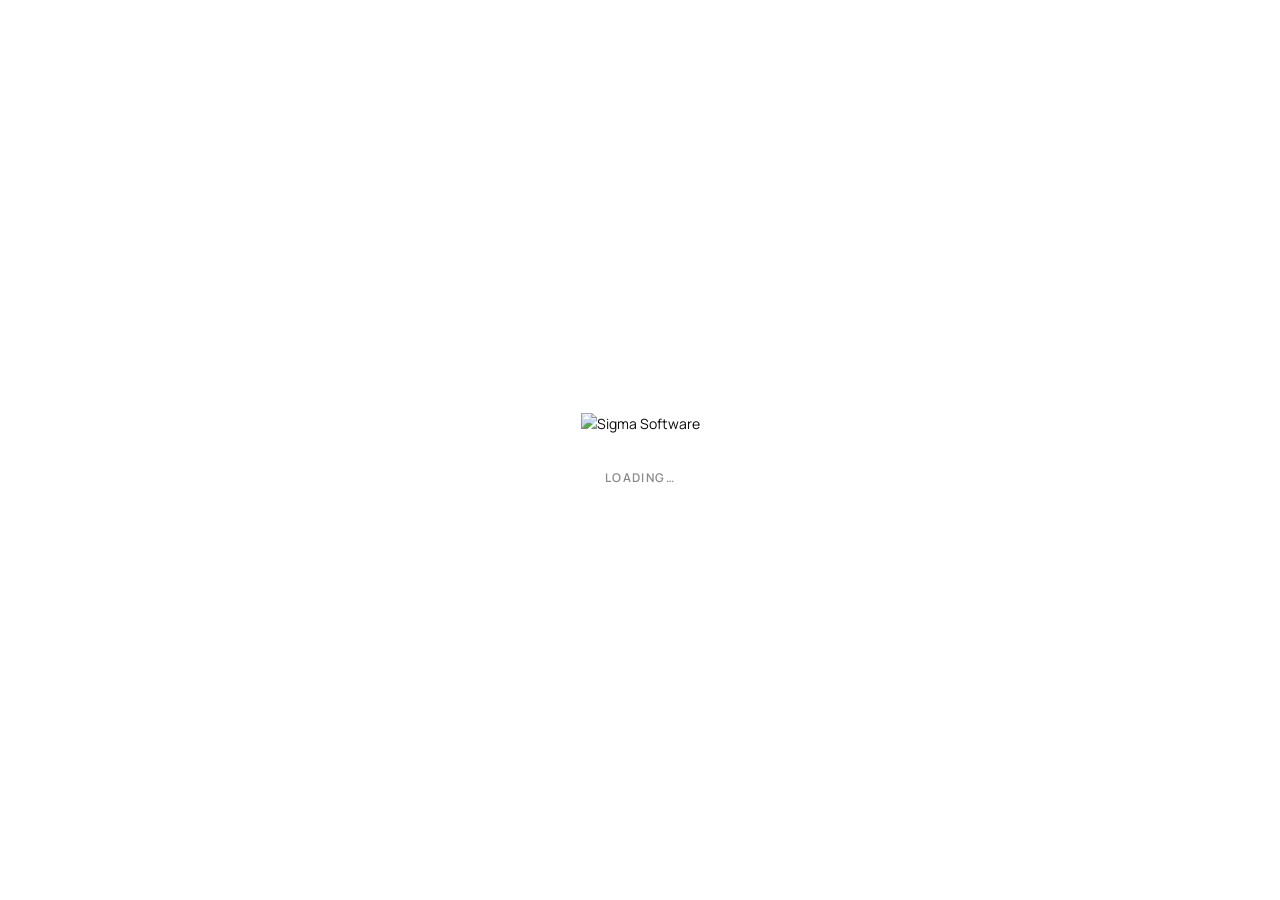
==== commit 1da8f5ca: "UX patch: A1/A2/A3 admin clarity, R3 validation, C1/C5/C6 client clarity, X1 password reset, brand l" ====
--- a/index.html
+++ b/index.html
@@ -17,11 +17,14 @@
   <link rel="stylesheet" href="css/components.css">
   <link rel="stylesheet" href="css/layout.css">
   <link rel="stylesheet" href="css/views.css">
+  <link rel="stylesheet" href="css/clients.css">
+  <link rel="stylesheet" href="css/builder.css">
+  <link rel="stylesheet" href="css/respondent.css">
 </head>
 <body>
 
 <div id="appLoading" class="app-loading">
-  <div class="logo-mark">Σ</div>
+  <img src="img/sigma-logo-dark.svg" alt="Sigma Software" class="sigma-logo sigma-logo--large" />
   <div class="app-loading-text">Loading…</div>
 </div>
 
--- a/css/base.css
+++ b/css/base.css
@@ -69,24 +69,21 @@
   z-index: 100;
 }
 
-.app-loading .logo-mark {
-  width: 48px;
-  height: 48px;
-  background: var(--red);
-  display: flex;
-  align-items: center;
-  justify-content: center;
-  color: white;
-  font-weight: 800;
-  font-size: 24px;
-}
-
 .app-loading-text {
   font-size: 12px;
   color: var(--ink-mute);
   text-transform: uppercase;
   letter-spacing: 0.12em;
   font-weight: 600;
+}
+
+.app-loading-hint {
+  font-size: 13px;
+  color: var(--ink-mute);
+  max-width: 380px;
+  text-align: center;
+  margin-top: -12px;
+  line-height: 1.5;
 }
 
 /* Toast / banner messages */
--- a/css/components.css
+++ b/css/components.css
@@ -91,7 +91,20 @@
 .badge.live { background: var(--green); color: white; }
 .badge.draft { background: var(--bg-alt); color: var(--ink-soft); border: 1px solid var(--line); }
 .badge.closed { background: var(--ink); color: white; }
-.badge .dot { width: 6px; height: 6px; border-radius: 50%; background: currentColor; }
+.badge .dot {
+  width: 6px;
+  height: 6px;
+  border-radius: 50%;
+  background: currentColor;
+  display: inline-block;
+}
+.badge.live .dot {
+  animation: badge-pulse 2s ease-in-out infinite;
+}
+@keyframes badge-pulse {
+  0%, 100% { opacity: 1; transform: scale(1); }
+  50% { opacity: 0.5; transform: scale(1.4); }
+}
 
 /* Avatar */
 .avatar {
--- a/css/layout.css
+++ b/css/layout.css
@@ -12,6 +12,8 @@
   z-index: 10;
 }
 
+/* Brand logo: Sigma Software wordmark (SVG image) followed by product name "Inquire".
+   Uses .sigma-logo for the image and .logo-sub for the product name. */
 .logo {
   display: flex;
   align-items: center;
@@ -19,26 +21,24 @@
   font-weight: 800;
   font-size: 18px;
   letter-spacing: -0.01em;
-}
-
-.logo-mark {
-  width: 32px; height: 32px;
-  background: var(--red);
-  display: flex; align-items: center; justify-content: center;
-  color: white;
-  font-weight: 800;
-  font-size: 18px;
-}
-
-.logo-text { color: white; }
+  text-decoration: none;
+  color: inherit;
+}
+
+.sigma-logo {
+  height: 24px;
+  width: auto;
+  display: block;
+}
+.sigma-logo--small { height: 20px; }
+.sigma-logo--large { height: 32px; }
 
 .logo-sub {
   color: var(--ink-mute);
   font-weight: 500;
   font-size: 12px;
-  padding-left: 8px;
+  padding-left: 12px;
   border-left: 1px solid #333;
-  margin-left: 4px;
 }
 
 .topbar-nav { display: flex; gap: 32px; }
--- a/css/views.css
+++ b/css/views.css
@@ -300,3 +300,24 @@
 }
 .cabinet-message h2 { font-size: 28px; font-weight: 800; margin-bottom: 16px; }
 .cabinet-message p { color: var(--ink-soft); }
+
+/* Subtle admin-contact note shown on client dashboards */
+.cabinet-help-note {
+  margin-top: 32px;
+  padding: 24px 28px;
+  background: var(--bg-alt);
+  border-left: 3px solid var(--red);
+}
+.cabinet-help-note-eyebrow {
+  font-size: 11px;
+  text-transform: uppercase;
+  letter-spacing: 0.12em;
+  font-weight: 700;
+  color: var(--red);
+  margin-bottom: 6px;
+}
+.cabinet-help-note-text {
+  font-size: 14px;
+  color: var(--ink-soft);
+  line-height: 1.5;
+}
--- a/css/clients.css
+++ b/css/clients.css
@@ -0,0 +1,294 @@
+/* ===========================================================================
+   CLIENTS LIST + DETAIL VIEWS
+   =========================================================================== */
+
+/* Search bar */
+.search-bar {
+  display: flex;
+  gap: 12px;
+  align-items: center;
+  margin-bottom: 32px;
+}
+
+.search-input {
+  flex: 1;
+  border: 1px solid var(--line);
+  background: var(--bg);
+  padding: 14px 18px;
+  font-family: inherit;
+  font-size: 14px;
+  transition: border-color 0.15s;
+}
+.search-input:focus { outline: none; border-color: var(--ink); }
+
+/* Clients list */
+.clients-list { border-top: 1px solid var(--line); }
+
+.client-row {
+  display: grid;
+  grid-template-columns: 60px 1fr 200px 140px 120px 32px;
+  gap: 24px;
+  padding: 24px 0;
+  border-bottom: 1px solid var(--line);
+  align-items: center;
+  transition: all 0.2s;
+  cursor: pointer;
+  text-align: left;
+  width: 100%;
+  font-family: inherit;
+  outline: none;
+}
+
+.client-row:hover, .client-row:focus-visible { padding-left: 12px; padding-right: 12px; background: var(--bg-alt); }
+.client-row:hover .client-num { color: var(--red); }
+
+.client-num {
+  font-family: var(--font-mono);
+  font-size: 14px;
+  color: var(--ink-mute);
+  font-weight: 500;
+  transition: color 0.2s;
+}
+
+.client-name {
+  font-size: 20px;
+  font-weight: 700;
+  margin-bottom: 4px;
+  letter-spacing: -0.01em;
+}
+
+.client-email { font-size: 13px; color: var(--ink-soft); }
+
+.client-meta {
+  font-size: 12px;
+  color: var(--ink-mute);
+  font-family: var(--font-mono);
+}
+
+@media (max-width: 1024px) {
+  .client-row { grid-template-columns: 30px 1fr auto; gap: 12px; padding: 20px 0; }
+  .client-row > :nth-child(3),
+  .client-row > :nth-child(4),
+  .client-row > :nth-child(5) { display: none; }
+}
+
+/* Modal */
+.modal-backdrop {
+  position: fixed;
+  inset: 0;
+  background: rgba(10, 10, 10, 0.5);
+  display: flex;
+  align-items: center;
+  justify-content: center;
+  z-index: 100;
+  animation: fadeIn 0.2s ease;
+  padding: 24px;
+}
+
+.modal {
+  background: var(--bg);
+  width: 100%;
+  max-width: 520px;
+  padding: 40px;
+  position: relative;
+  animation: fadeUp 0.3s cubic-bezier(0.4, 0, 0.2, 1);
+}
+
+.modal-close {
+  position: absolute;
+  top: 16px;
+  right: 16px;
+  width: 36px;
+  height: 36px;
+  border: none;
+  background: transparent;
+  font-size: 20px;
+  color: var(--ink-mute);
+  cursor: pointer;
+  transition: all 0.15s;
+}
+.modal-close:hover { color: var(--ink); background: var(--bg-alt); }
+
+.modal-eyebrow {
+  font-size: 11px;
+  text-transform: uppercase;
+  letter-spacing: 0.12em;
+  color: var(--red);
+  font-weight: 700;
+  margin-bottom: 12px;
+}
+
+.modal-title {
+  font-size: 28px;
+  font-weight: 800;
+  letter-spacing: -0.02em;
+  margin-bottom: 8px;
+}
+
+.modal-subtitle {
+  color: var(--ink-soft);
+  font-size: 13px;
+  margin-bottom: 28px;
+}
+
+.modal-fields { display: flex; flex-direction: column; gap: 20px; margin-bottom: 28px; }
+
+.modal-actions {
+  display: flex;
+  gap: 12px;
+  justify-content: flex-end;
+}
+
+/* Client detail */
+.detail-grid {
+  display: grid;
+  grid-template-columns: 1fr 320px;
+  gap: 48px;
+  margin-bottom: 64px;
+}
+
+@media (max-width: 1024px) {
+  .detail-grid { grid-template-columns: 1fr; gap: 32px; }
+}
+
+.detail-section {
+  margin-bottom: 56px;
+}
+
+.info-list {
+  display: grid;
+  grid-template-columns: 140px 1fr;
+  gap: 16px 24px;
+  font-size: 14px;
+  margin-top: 24px;
+}
+
+.info-label {
+  font-size: 11px;
+  text-transform: uppercase;
+  letter-spacing: 0.1em;
+  font-weight: 700;
+  color: var(--ink-mute);
+  padding-top: 2px;
+}
+
+.info-value { color: var(--ink); }
+
+/* Sidebar card on detail page */
+.sidebar-card {
+  background: var(--bg-dark);
+  color: white;
+  padding: 32px;
+  position: sticky;
+  top: 96px;
+}
+
+.sidebar-card h3 {
+  font-size: 18px;
+  font-weight: 800;
+  margin-bottom: 8px;
+  letter-spacing: -0.01em;
+}
+
+.sidebar-card p {
+  font-size: 13px;
+  color: rgba(255,255,255,0.7);
+  line-height: 1.5;
+  margin-bottom: 24px;
+}
+
+.sidebar-card .btn {
+  width: 100%;
+}
+
+/* Invite link display */
+.invite-output {
+  margin-top: 24px;
+  padding: 24px;
+  background: var(--bg-alt);
+  border: 1px solid var(--line);
+}
+
+.invite-output-label {
+  font-size: 11px;
+  text-transform: uppercase;
+  letter-spacing: 0.1em;
+  font-weight: 700;
+  color: var(--ink-mute);
+  margin-bottom: 12px;
+}
+
+.invite-url {
+  font-family: var(--font-mono);
+  font-size: 13px;
+  color: var(--ink);
+  word-break: break-all;
+  background: white;
+  padding: 14px;
+  border: 1px solid var(--line);
+  margin-bottom: 12px;
+  user-select: all;
+}
+
+.invite-meta {
+  font-size: 12px;
+  color: var(--ink-mute);
+  margin-bottom: 12px;
+}
+
+/* Existing invites list */
+.invite-list {
+  border-top: 1px solid var(--line);
+  margin-top: 24px;
+}
+
+.invite-row {
+  display: grid;
+  grid-template-columns: 1fr 110px 100px 120px;
+  gap: 16px;
+  padding: 16px 0;
+  border-bottom: 1px solid var(--line);
+  align-items: center;
+}
+
+.invite-row:last-child { border-bottom: none; }
+
+.invite-email {
+  font-size: 13px;
+  font-weight: 600;
+}
+
+.invite-status-badge {
+  font-size: 10px;
+  text-transform: uppercase;
+  letter-spacing: 0.1em;
+  font-weight: 700;
+  padding: 4px 8px;
+  text-align: center;
+}
+.invite-status-badge.pending { background: var(--bg-alt); color: var(--ink-soft); border: 1px solid var(--line); }
+.invite-status-badge.used { background: var(--green); color: white; }
+.invite-status-badge.expired { background: var(--ink); color: white; }
+
+@media (max-width: 700px) {
+  .invite-row { grid-template-columns: 1fr auto; gap: 8px; }
+  .invite-row > :nth-child(3) { display: none; }
+}
+
+/* Back link */
+.back-link {
+  display: inline-flex;
+  align-items: center;
+  gap: 8px;
+  font-size: 12px;
+  color: var(--ink-mute);
+  text-transform: uppercase;
+  letter-spacing: 0.1em;
+  font-weight: 600;
+  margin-bottom: 24px;
+  background: none;
+  border: none;
+  cursor: pointer;
+  padding: 0;
+}
+.back-link:hover { color: var(--red); }
--- a/css/builder.css
+++ b/css/builder.css
@@ -0,0 +1,593 @@
+/* ===========================================================================
+   QUESTIONNAIRES LIST
+   =========================================================================== */
+
+.filter-bar {
+  display: flex;
+  gap: 12px;
+  align-items: center;
+  margin-bottom: 32px;
+  flex-wrap: wrap;
+}
+
+.filter-bar .search-input { flex: 1; min-width: 240px; }
+
+.filter-select {
+  border: 1px solid var(--line);
+  background: var(--bg);
+  padding: 14px 18px;
+  font-family: inherit;
+  font-size: 14px;
+  color: var(--ink);
+  min-width: 180px;
+  cursor: pointer;
+}
+.filter-select:focus { outline: none; border-color: var(--ink); }
+
+.q-row {
+  display: grid;
+  grid-template-columns: 60px 1fr 110px 200px 100px 32px;
+  gap: 24px;
+  padding: 24px 0;
+  border-bottom: 1px solid var(--line);
+  align-items: center;
+  transition: all 0.2s;
+  cursor: pointer;
+  text-align: left;
+  width: 100%;
+  font-family: inherit;
+  position: relative;
+  outline: none;
+}
+.q-row:hover, .q-row:focus-visible { padding-left: 12px; padding-right: 12px; background: var(--bg-alt); }
+.q-row:hover .q-num { color: var(--red); }
+
+.q-row-title { font-size: 20px; font-weight: 700; margin-bottom: 4px; letter-spacing: -0.01em; }
+.q-row-meta { font-size: 12px; color: var(--ink-mute); font-family: var(--font-mono); }
+
+.q-tags { display: flex; gap: 6px; flex-wrap: wrap; margin-top: 6px; }
+.q-tag {
+  font-size: 10px;
+  font-weight: 600;
+  padding: 2px 8px;
+  background: var(--bg-alt);
+  color: var(--ink-soft);
+  text-transform: uppercase;
+  letter-spacing: 0.06em;
+}
+
+/* Row menu */
+.row-menu-wrap { position: relative; }
+.row-menu-trigger {
+  width: 32px; height: 32px;
+  border: none; background: transparent;
+  color: var(--ink-mute);
+  display: flex; align-items: center; justify-content: center;
+  font-size: 18px;
+  font-weight: 700;
+  cursor: pointer;
+}
+.row-menu-trigger:hover { background: var(--ink); color: white; }
+
+.row-menu {
+  position: absolute;
+  top: 100%;
+  right: 0;
+  margin-top: 4px;
+  background: var(--bg);
+  border: 1px solid var(--line);
+  min-width: 180px;
+  box-shadow: 0 8px 32px rgba(0,0,0,0.12);
+  z-index: 20;
+  padding: 4px 0;
+}
+.row-menu button {
+  display: block;
+  width: 100%;
+  padding: 10px 16px;
+  font-size: 13px;
+  font-weight: 500;
+  text-align: left;
+  background: none;
+  border: none;
+  cursor: pointer;
+  color: var(--ink);
+  font-family: inherit;
+}
+.row-menu button:hover { background: var(--bg-alt); }
+.row-menu button.danger { color: var(--red); }
+
+@media (max-width: 1024px) {
+  .q-row { grid-template-columns: 30px 1fr auto; gap: 12px; padding: 20px 0; }
+  .q-row > :nth-child(3),
+  .q-row > :nth-child(4),
+  .q-row > :nth-child(5) { display: none; }
+}
+
+/* ===========================================================================
+   QUESTIONNAIRE BUILDER
+   =========================================================================== */
+
+.builder-shell {
+  max-width: 880px;
+  margin: 0 auto;
+  padding: 48px 32px;
+}
+
+.builder-back {
+  display: inline-flex;
+  align-items: center;
+  gap: 8px;
+  font-size: 12px;
+  color: var(--ink-mute);
+  text-transform: uppercase;
+  letter-spacing: 0.1em;
+  font-weight: 600;
+  margin-bottom: 24px;
+  background: none;
+  border: none;
+  cursor: pointer;
+  padding: 0;
+}
+.builder-back:hover { color: var(--red); }
+
+.builder-status {
+  display: flex;
+  align-items: center;
+  gap: 12px;
+  margin-bottom: 32px;
+  font-size: 12px;
+  color: var(--ink-mute);
+  text-transform: uppercase;
+  letter-spacing: 0.1em;
+  font-weight: 600;
+}
+
+.builder-status .badge { font-size: 10px; }
+
+.save-indicator {
+  display: inline-flex;
+  align-items: center;
+  gap: 6px;
+}
+.save-indicator.saving { color: var(--amber); }
+.save-indicator.saved { color: var(--green); }
+.save-indicator.error { color: var(--red); }
+.save-indicator .dot { width: 6px; height: 6px; border-radius: 50%; background: currentColor; }
+.save-indicator.saving .dot { animation: pulse 1.4s ease-in-out infinite; }
+@keyframes pulse {
+  0%, 100% { opacity: 0.4; }
+  50% { opacity: 1; }
+}
+
+/* Title + description editors */
+.builder-title {
+  font-size: 48px;
+  font-weight: 800;
+  letter-spacing: -0.03em;
+  line-height: 1.1;
+  border: none;
+  outline: none;
+  width: 100%;
+  background: transparent;
+  font-family: inherit;
+  padding: 0;
+  margin-bottom: 12px;
+  color: var(--ink);
+}
+.builder-title::placeholder { color: var(--line); }
+
+.builder-description {
+  font-size: 16px;
+  border: none;
+  outline: none;
+  width: 100%;
+  background: transparent;
+  font-family: inherit;
+  resize: none;
+  padding: 0;
+  margin-bottom: 40px;
+  color: var(--ink-soft);
+  line-height: 1.5;
+}
+.builder-description::placeholder { color: var(--ink-mute); }
+
+/* Sections within builder */
+.builder-section {
+  margin-bottom: 56px;
+  padding-bottom: 40px;
+  border-bottom: 1px solid var(--line);
+}
+.builder-section:last-of-type { border-bottom: none; }
+
+.builder-section-title {
+  font-size: 11px;
+  text-transform: uppercase;
+  letter-spacing: 0.12em;
+  color: var(--red);
+  font-weight: 700;
+  margin-bottom: 16px;
+}
+
+/* Chip rows for clients / tags */
+.chip-row {
+  display: flex;
+  flex-wrap: wrap;
+  gap: 8px;
+  align-items: center;
+  margin-bottom: 8px;
+}
+
+.chip {
+  display: inline-flex;
+  align-items: center;
+  gap: 6px;
+  padding: 8px 14px;
+  background: var(--bg-alt);
+  border: 1px solid var(--line);
+  font-size: 13px;
+  font-weight: 600;
+  color: var(--ink);
+}
+
+.chip button {
+  background: none;
+  border: none;
+  font-size: 16px;
+  line-height: 1;
+  cursor: pointer;
+  color: var(--ink-mute);
+  padding: 0 0 0 4px;
+}
+.chip button:hover { color: var(--red); }
+
+.chip-add {
+  border: 1px dashed var(--ink-mute);
+  background: transparent;
+  padding: 8px 14px;
+  font-size: 13px;
+  font-weight: 600;
+  color: var(--ink-mute);
+  font-family: inherit;
+  cursor: pointer;
+  transition: all 0.15s;
+}
+.chip-add:hover { color: var(--ink); border-color: var(--ink); border-style: solid; }
+
+/* Combobox dropdown */
+.combo-wrap {
+  position: relative;
+  display: inline-block;
+}
+
+.combo-input {
+  border: 1px solid var(--ink);
+  background: var(--bg);
+  padding: 8px 14px;
+  font-size: 13px;
+  font-weight: 500;
+  font-family: inherit;
+  min-width: 220px;
+  outline: none;
+}
+
+.combo-options {
+  position: absolute;
+  top: 100%;
+  left: 0;
+  margin-top: 4px;
+  background: var(--bg);
+  border: 1px solid var(--line);
+  min-width: 100%;
+  max-height: 260px;
+  overflow-y: auto;
+  z-index: 30;
+  box-shadow: 0 8px 32px rgba(0,0,0,0.12);
+}
+
+.combo-option {
+  padding: 10px 14px;
+  font-size: 13px;
+  cursor: pointer;
+  display: flex;
+  justify-content: space-between;
+  align-items: center;
+  gap: 8px;
+}
+.combo-option:hover, .combo-option.active { background: var(--bg-alt); }
+.combo-option .hint {
+  font-size: 11px;
+  color: var(--ink-mute);
+  font-weight: 500;
+}
+.combo-option.create-new { color: var(--red); font-weight: 600; }
+
+/* Question card */
+.question-card {
+  border: 1px solid var(--line);
+  background: var(--bg);
+  padding: 24px;
+  margin-bottom: 16px;
+  position: relative;
+}
+
+.question-card-header {
+  display: flex;
+  align-items: center;
+  gap: 12px;
+  margin-bottom: 16px;
+}
+
+.question-num {
+  font-family: var(--font-mono);
+  font-size: 13px;
+  font-weight: 600;
+  color: var(--ink-mute);
+  width: 28px;
+  flex-shrink: 0;
+}
+
+.question-type-select {
+  border: 1px solid var(--line);
+  background: var(--bg);
+  padding: 6px 10px;
+  font-size: 12px;
+  font-weight: 600;
+  font-family: inherit;
+  color: var(--ink);
+  cursor: pointer;
+}
+
+.question-required-toggle {
+  display: inline-flex;
+  align-items: center;
+  gap: 6px;
+  font-size: 11px;
+  font-weight: 700;
+  text-transform: uppercase;
+  letter-spacing: 0.1em;
+  cursor: pointer;
+  color: var(--ink-mute);
+  user-select: none;
+}
+
+.question-required-toggle input { display: none; }
+
+.toggle-track {
+  width: 32px;
+  height: 18px;
+  background: var(--line);
+  position: relative;
+  transition: background 0.15s;
+}
+
+.toggle-track::after {
+  content: '';
+  position: absolute;
+  top: 2px; left: 2px;
+  width: 14px;
+  height: 14px;
+  background: white;
+  transition: transform 0.15s;
+}
+
+.question-required-toggle input:checked + .toggle-track { background: var(--red); }
+.question-required-toggle input:checked + .toggle-track::after { transform: translateX(14px); }
+.question-required-toggle input:checked ~ .toggle-label { color: var(--red); }
+
+.question-card-actions {
+  margin-left: auto;
+  display: flex;
+  gap: 4px;
+  align-items: center;
+}
+
+.q-icon-btn {
+  width: 30px; height: 30px;
+  border: 1px solid transparent;
+  background: transparent;
+  color: var(--ink-mute);
+  display: flex; align-items: center; justify-content: center;
+  font-size: 14px;
+  cursor: pointer;
+  transition: all 0.15s;
+  font-family: inherit;
+  font-weight: 700;
+}
+.q-icon-btn:hover { background: var(--bg-alt); border-color: var(--line); color: var(--ink); }
+.q-icon-btn:disabled { opacity: 0.3; cursor: not-allowed; }
+.q-icon-btn.danger:hover { background: var(--red); border-color: var(--red); color: white; }
+
+.question-text-input {
+  width: 100%;
+  border: none;
+  outline: none;
+  font-size: 18px;
+  font-weight: 600;
+  color: var(--ink);
+  background: transparent;
+  font-family: inherit;
+  padding: 8px 0;
+  margin-bottom: 16px;
+  border-bottom: 1px solid var(--line-soft);
+}
+.question-text-input:focus { border-bottom-color: var(--ink); }
+.question-text-input::placeholder { color: var(--ink-mute); font-weight: 500; }
+
+/* Question type-specific editors */
+.options-editor { display: flex; flex-direction: column; gap: 8px; }
+
+.option-row {
+  display: flex;
+  align-items: center;
+  gap: 10px;
+}
+
+.option-marker {
+  width: 18px; height: 18px;
+  border: 2px solid var(--line);
+  flex-shrink: 0;
+}
+.option-marker.radio { border-radius: 50%; }
+.option-marker.check { border-radius: 0; }
+.option-marker.rank {
+  width: 24px; height: 24px;
+  border: none;
+  display: flex;
+  align-items: center;
+  justify-content: center;
+  font-family: var(--font-mono);
+  font-size: 11px;
+  color: var(--ink-mute);
+  font-weight: 700;
+  background: var(--bg-alt);
+}
+
+.option-input {
+  flex: 1;
+  border: none;
+  background: transparent;
+  outline: none;
+  padding: 8px 0;
+  font-size: 14px;
+  color: var(--ink);
+  font-family: inherit;
+  border-bottom: 1px solid var(--line-soft);
+}
+.option-input:focus { border-bottom-color: var(--ink); }
+.option-input::placeholder { color: var(--ink-mute); }
+
+.option-other-pseudo {
+  display: flex;
+  align-items: center;
+  gap: 10px;
+  padding: 10px 0;
+  font-size: 13px;
+  color: var(--ink-mute);
+  font-style: italic;
+  border-top: 1px dashed var(--line);
+  margin-top: 4px;
+}
+
+.add-option-btn {
+  display: inline-flex;
+  align-items: center;
+  gap: 8px;
+  padding: 8px 0;
+  font-size: 13px;
+  font-weight: 600;
+  color: var(--ink-mute);
+  background: none;
+  border: none;
+  cursor: pointer;
+  font-family: inherit;
+  margin-top: 4px;
+}
+.add-option-btn:hover { color: var(--red); }
+
+/* Rating editor */
+.rating-editor {
+  display: grid;
+  grid-template-columns: 100px 1fr 1fr 1fr;
+  gap: 16px;
+  align-items: end;
+}
+
+.rating-editor .field-label { font-size: 10px; }
+
+.rating-editor input {
+  border: 1px solid var(--line);
+  padding: 8px 12px;
+  font-family: inherit;
+  font-size: 13px;
+}
+.rating-editor input:focus { outline: none; border-color: var(--ink); }
+
+/* Conditional logic editor */
+.conditional-bar {
+  margin-top: 16px;
+  padding-top: 16px;
+  border-top: 1px dashed var(--line);
+  font-size: 12px;
+  color: var(--ink-mute);
+  display: flex;
+  align-items: center;
+  flex-wrap: wrap;
+  gap: 8px;
+}
+
+.conditional-bar.active {
+  color: var(--ink);
+}
+
+.conditional-bar select,
+.conditional-bar input {
+  border: 1px solid var(--line);
+  padding: 6px 10px;
+  font-family: inherit;
+  font-size: 12px;
+  background: var(--bg);
+}
+.conditional-bar select:focus,
+.conditional-bar input:focus {
+  outline: none; border-color: var(--ink);
+}
+
+.conditional-toggle {
+  background: none;
+  border: 1px dashed var(--ink-mute);
+  padding: 6px 12px;
+  font-family: inherit;
+  font-size: 11px;
+  font-weight: 600;
+  text-transform: uppercase;
+  letter-spacing: 0.08em;
+  color: var(--ink-mute);
+  cursor: pointer;
+}
+.conditional-toggle:hover { color: var(--ink); border-color: var(--ink); border-style: solid; }
+.conditional-toggle.remove:hover { color: var(--red); border-color: var(--red); }
+
+/* Add question */
+.add-question-btn {
+  width: 100%;
+  border: 1px dashed var(--ink-mute);
+  background: transparent;
+  padding: 24px;
+  font-size: 14px;
+  font-weight: 700;
+  text-transform: uppercase;
+  letter-spacing: 0.08em;
+  color: var(--ink-mute);
+  cursor: pointer;
+  font-family: inherit;
+  transition: all 0.15s;
+  margin-top: 8px;
+}
+.add-question-btn:hover {
+  color: var(--ink);
+  border-color: var(--ink);
+  border-style: solid;
+  background: var(--bg-alt);
+}
+
+/* Builder footer */
+.builder-footer {
+  display: flex;
+  justify-content: space-between;
+  align-items: center;
+  padding-top: 32px;
+  margin-top: 32px;
+  border-top: 1px solid var(--line);
+  gap: 16px;
+}
+
+@media (max-width: 700px) {
+  .builder-shell { padding: 24px 16px; }
+  .builder-title { font-size: 32px; }
+  .question-card { padding: 16px; }
+  .question-card-header { flex-wrap: wrap; }
+  .builder-footer { flex-direction: column; gap: 12px; }
+  .builder-footer .btn { width: 100%; }
+  .rating-editor { grid-template-columns: 1fr 1fr; }
+}
--- a/css/respondent.css
+++ b/css/respondent.css
@@ -0,0 +1,405 @@
+/* ===========================================================================
+   RESPONDENT FLOW
+   =========================================================================== */
+
+.respondent-shell {
+  min-height: 100vh;
+  display: flex;
+  flex-direction: column;
+  background: var(--bg);
+}
+
+.respondent-topbar {
+  background: var(--bg-dark);
+  color: white;
+  padding: 16px 32px;
+  display: flex;
+  align-items: center;
+  justify-content: space-between;
+}
+
+.respondent-topbar .logo { font-size: 16px; }
+
+.respondent-questionnaire-title {
+  flex: 1;
+  text-align: center;
+  font-size: 13px;
+  color: rgba(255,255,255,0.85);
+  font-weight: 600;
+  overflow: hidden;
+  text-overflow: ellipsis;
+  white-space: nowrap;
+  padding: 0 24px;
+}
+
+.respondent-progress-wrap {
+  background: var(--bg-alt);
+  border-bottom: 1px solid var(--line);
+  padding: 16px 32px;
+}
+
+.respondent-progress-info {
+  font-size: 11px;
+  text-transform: uppercase;
+  letter-spacing: 0.12em;
+  font-weight: 700;
+  color: var(--ink-mute);
+  margin-bottom: 8px;
+  display: flex;
+  justify-content: space-between;
+  max-width: 720px;
+  margin-left: auto;
+  margin-right: auto;
+}
+
+.respondent-progress-bar {
+  height: 4px;
+  background: var(--line);
+  max-width: 720px;
+  margin: 0 auto;
+  position: relative;
+}
+.respondent-progress-fill {
+  height: 100%;
+  background: var(--red);
+  transition: width 0.4s cubic-bezier(0.4, 0, 0.2, 1);
+}
+
+.respondent-main {
+  flex: 1;
+  padding: 64px 32px;
+  max-width: 720px;
+  margin: 0 auto;
+  width: 100%;
+}
+
+.respondent-question-eyebrow {
+  font-size: 11px;
+  text-transform: uppercase;
+  letter-spacing: 0.12em;
+  color: var(--red);
+  font-weight: 700;
+  margin-bottom: 16px;
+}
+
+.respondent-question-text {
+  font-size: 32px;
+  font-weight: 800;
+  letter-spacing: -0.02em;
+  line-height: 1.2;
+  margin-bottom: 8px;
+}
+
+.respondent-required-marker {
+  color: var(--red);
+  font-weight: 700;
+}
+
+.respondent-question-help {
+  color: var(--ink-mute);
+  font-size: 14px;
+  margin-bottom: 32px;
+}
+
+/* Type-specific input areas */
+
+.respondent-input { margin-bottom: 32px; }
+
+/* Validation error shown when respondent clicks Next on empty required Q */
+.respondent-validation {
+  background: rgba(228, 0, 43, 0.08);
+  border: 1px solid var(--red);
+  color: var(--red);
+  padding: 12px 16px;
+  font-size: 13px;
+  font-weight: 600;
+  margin-top: -16px;
+  margin-bottom: 24px;
+}
+
+@keyframes shake {
+  0%, 100% { transform: translateX(0); }
+  20% { transform: translateX(-6px); }
+  40% { transform: translateX(6px); }
+  60% { transform: translateX(-3px); }
+  80% { transform: translateX(3px); }
+}
+.respondent-input.shake { animation: shake 0.4s ease; }
+
+/* Choice (radio / checkbox) */
+.choice-group { display: flex; flex-direction: column; gap: 8px; }
+
+.choice-option {
+  display: flex;
+  align-items: center;
+  gap: 14px;
+  padding: 16px 20px;
+  border: 1px solid var(--line);
+  background: var(--bg);
+  cursor: pointer;
+  transition: all 0.15s;
+  font-size: 15px;
+}
+.choice-option:hover { border-color: var(--ink); background: var(--bg-alt); }
+.choice-option.selected { border-color: var(--red); background: rgba(228, 0, 43, 0.04); }
+.choice-option input { display: none; }
+
+.choice-marker {
+  width: 20px; height: 20px;
+  border: 2px solid var(--line);
+  flex-shrink: 0;
+  position: relative;
+  transition: all 0.15s;
+}
+.choice-marker.radio { border-radius: 50%; }
+.choice-option:hover .choice-marker { border-color: var(--ink); }
+.choice-option.selected .choice-marker {
+  border-color: var(--red);
+  background: var(--red);
+}
+.choice-option.selected .choice-marker.radio::after {
+  content: '';
+  position: absolute;
+  inset: 4px;
+  background: white;
+  border-radius: 50%;
+}
+.choice-option.selected .choice-marker:not(.radio)::after {
+  content: '✓';
+  color: white;
+  font-size: 13px;
+  font-weight: 700;
+  position: absolute;
+  inset: 0;
+  display: flex;
+  align-items: center;
+  justify-content: center;
+}
+
+.choice-other-input {
+  margin-top: 4px;
+  margin-left: 54px;
+  width: calc(100% - 54px);
+  border: 1px solid var(--line);
+  padding: 12px 14px;
+  font-family: inherit;
+  font-size: 14px;
+}
+.choice-other-input:focus { outline: none; border-color: var(--ink); }
+
+/* Text */
+.respondent-textarea {
+  width: 100%;
+  border: 1px solid var(--line);
+  padding: 16px 18px;
+  font-family: inherit;
+  font-size: 15px;
+  background: var(--bg);
+  resize: vertical;
+  min-height: 120px;
+}
+.respondent-textarea:focus { outline: none; border-color: var(--ink); }
+
+/* Date */
+.respondent-date {
+  border: 1px solid var(--line);
+  padding: 14px 16px;
+  font-family: inherit;
+  font-size: 15px;
+  background: var(--bg);
+  width: 100%;
+  max-width: 280px;
+}
+.respondent-date:focus { outline: none; border-color: var(--ink); }
+
+/* Rating */
+.rating-scale {
+  display: flex;
+  gap: 8px;
+  flex-wrap: wrap;
+  margin-bottom: 12px;
+}
+
+.rating-pill {
+  width: 56px;
+  height: 56px;
+  border: 1px solid var(--line);
+  background: var(--bg);
+  font-family: inherit;
+  font-size: 18px;
+  font-weight: 700;
+  color: var(--ink);
+  cursor: pointer;
+  transition: all 0.15s;
+}
+.rating-pill:hover { border-color: var(--ink); }
+.rating-pill.selected {
+  background: var(--ink);
+  color: white;
+  border-color: var(--ink);
+}
+
+.rating-labels {
+  display: flex;
+  justify-content: space-between;
+  font-size: 12px;
+  color: var(--ink-mute);
+  font-weight: 600;
+}
+
+/* Ranking */
+.ranking-list { display: flex; flex-direction: column; gap: 8px; }
+
+.ranking-item {
+  display: grid;
+  grid-template-columns: 40px 1fr auto;
+  gap: 14px;
+  align-items: center;
+  padding: 14px 18px;
+  border: 1px solid var(--line);
+  background: var(--bg);
+}
+
+.ranking-pos {
+  width: 32px; height: 32px;
+  background: var(--ink);
+  color: white;
+  display: flex; align-items: center; justify-content: center;
+  font-family: var(--font-mono);
+  font-size: 13px;
+  font-weight: 700;
+}
+
+.ranking-text { font-size: 15px; font-weight: 500; }
+
+.ranking-controls { display: flex; gap: 4px; }
+
+.ranking-btn {
+  width: 32px; height: 32px;
+  border: 1px solid var(--line);
+  background: var(--bg);
+  font-size: 14px;
+  font-weight: 700;
+  cursor: pointer;
+  color: var(--ink-soft);
+  font-family: inherit;
+  transition: all 0.15s;
+}
+.ranking-btn:hover:not(:disabled) { background: var(--ink); color: white; border-color: var(--ink); }
+.ranking-btn:disabled { opacity: 0.3; cursor: not-allowed; }
+
+/* Footer (Back / Next / Submit) */
+.respondent-footer {
+  background: var(--bg);
+  border-top: 1px solid var(--line);
+  padding: 24px 32px;
+  display: flex;
+  justify-content: space-between;
+  align-items: center;
+  gap: 16px;
+  position: sticky;
+  bottom: 0;
+}
+
+.respondent-footer-inner {
+  max-width: 720px;
+  margin: 0 auto;
+  width: 100%;
+  display: flex;
+  justify-content: space-between;
+  align-items: center;
+}
+
+/* Review screen */
+.review-list {
+  display: flex;
+  flex-direction: column;
+  gap: 0;
+  border-top: 1px solid var(--line);
+}
+
+.review-item {
+  padding: 24px 0;
+  border-bottom: 1px solid var(--line);
+  display: grid;
+  grid-template-columns: 40px 1fr auto;
+  gap: 16px;
+  align-items: start;
+}
+
+.review-num {
+  font-family: var(--font-mono);
+  font-size: 13px;
+  font-weight: 700;
+  color: var(--ink-mute);
+  padding-top: 4px;
+}
+
+.review-q-text {
+  font-size: 14px;
+  color: var(--ink-mute);
+  font-weight: 600;
+  margin-bottom: 6px;
+}
+
+.review-answer {
+  font-size: 16px;
+  font-weight: 500;
+  color: var(--ink);
+}
+
+.review-answer .empty {
+  color: var(--ink-mute);
+  font-style: italic;
+  font-weight: 400;
+  padding: 0;
+  font-size: 14px;
+}
+
+.review-edit {
+  background: none;
+  border: 1px solid var(--line);
+  font-size: 11px;
+  font-weight: 700;
+  text-transform: uppercase;
+  letter-spacing: 0.08em;
+  padding: 6px 12px;
+  cursor: pointer;
+  color: var(--ink-soft);
+  font-family: inherit;
+}
+.review-edit:hover { border-color: var(--ink); color: var(--ink); }
+
+/* Thank-you and error states */
+.respondent-message {
+  max-width: 560px;
+  margin: 96px auto;
+  padding: 48px;
+  text-align: center;
+  border: 1px solid var(--line);
+}
+
+.respondent-message h1 {
+  font-size: 36px;
+  font-weight: 800;
+  letter-spacing: -0.02em;
+  margin-bottom: 16px;
+}
+
+.respondent-message h1 .red { color: var(--red); }
+
+.respondent-message p {
+  color: var(--ink-soft);
+  font-size: 15px;
+  line-height: 1.6;
+  margin-bottom: 24px;
+}
+
+@media (max-width: 700px) {
+  .respondent-main { padding: 32px 20px; }
+  .respondent-question-text { font-size: 24px; }
+  .respondent-progress-wrap, .respondent-footer { padding: 14px 20px; }
+  .rating-pill { width: 44px; height: 44px; font-size: 15px; }
+  .review-item { grid-template-columns: 30px 1fr; }
+  .review-item .review-edit { grid-column: 1 / -1; justify-self: end; }
+}
